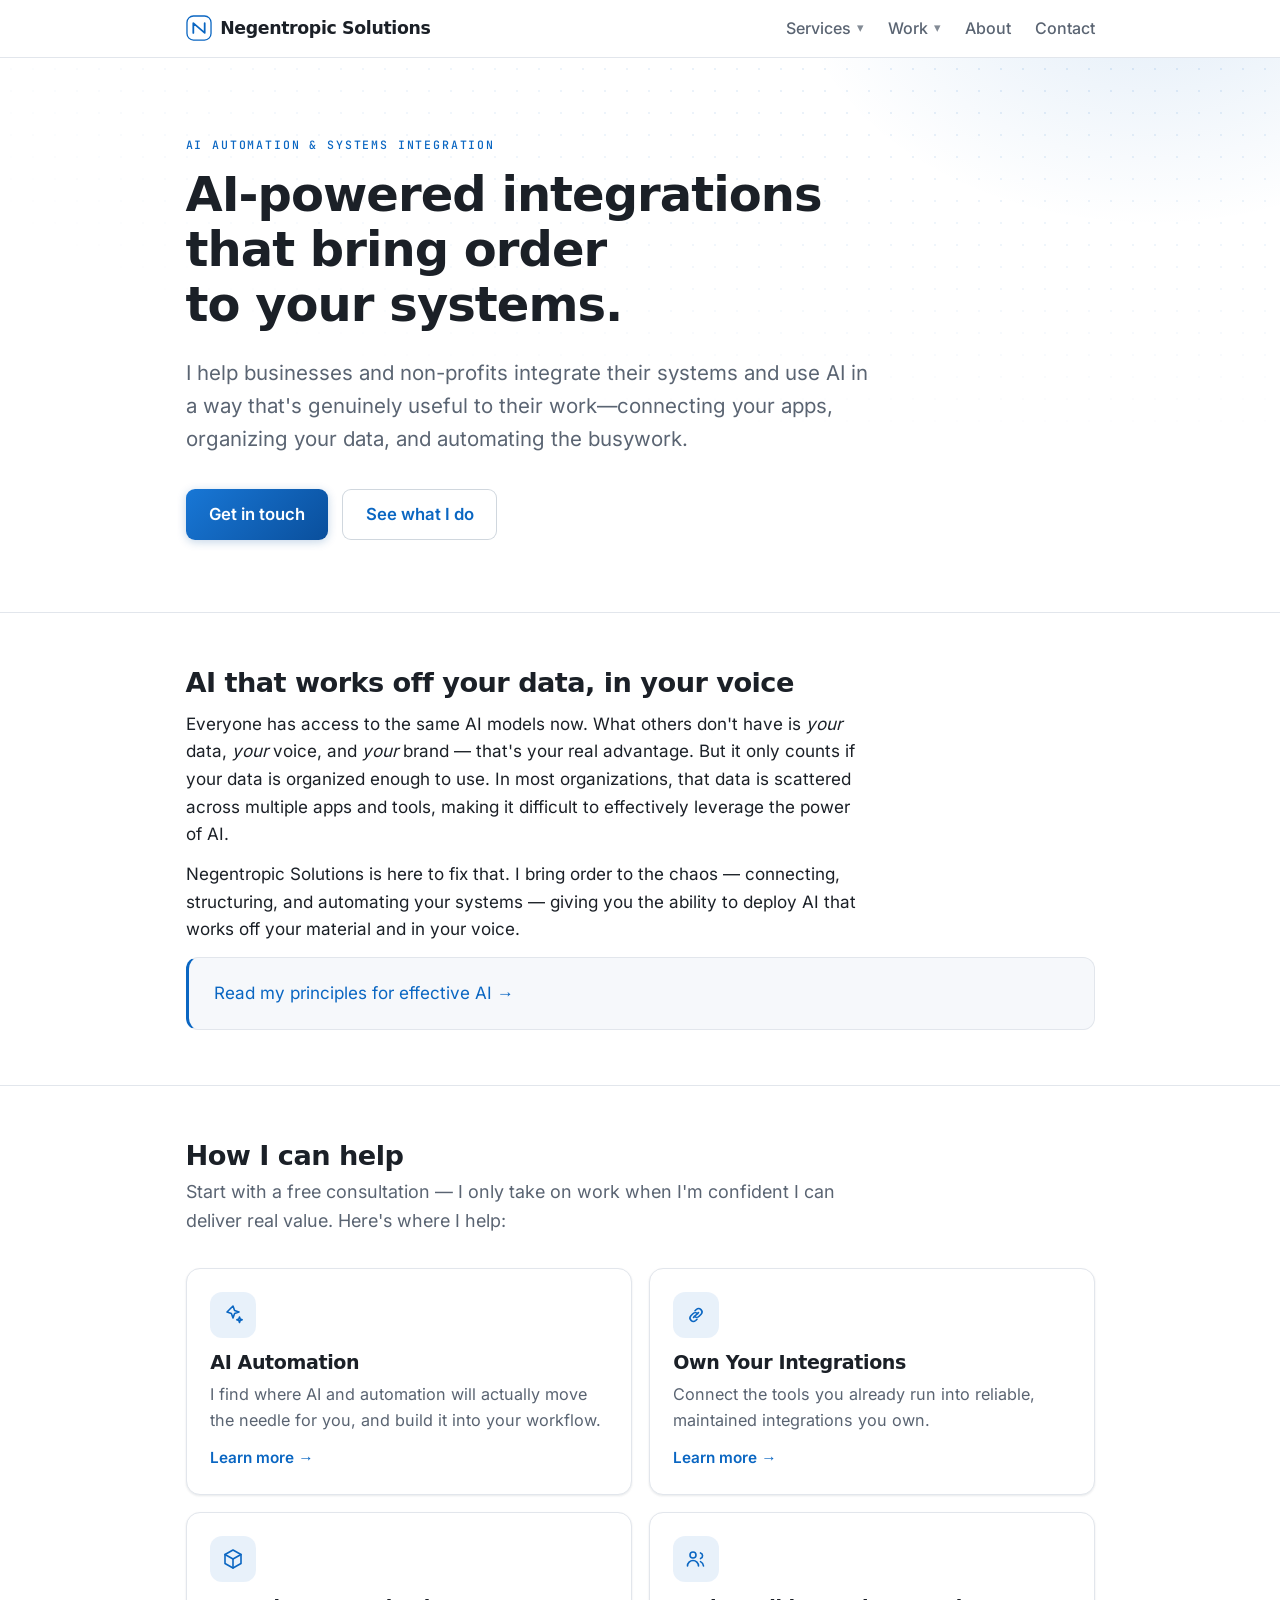
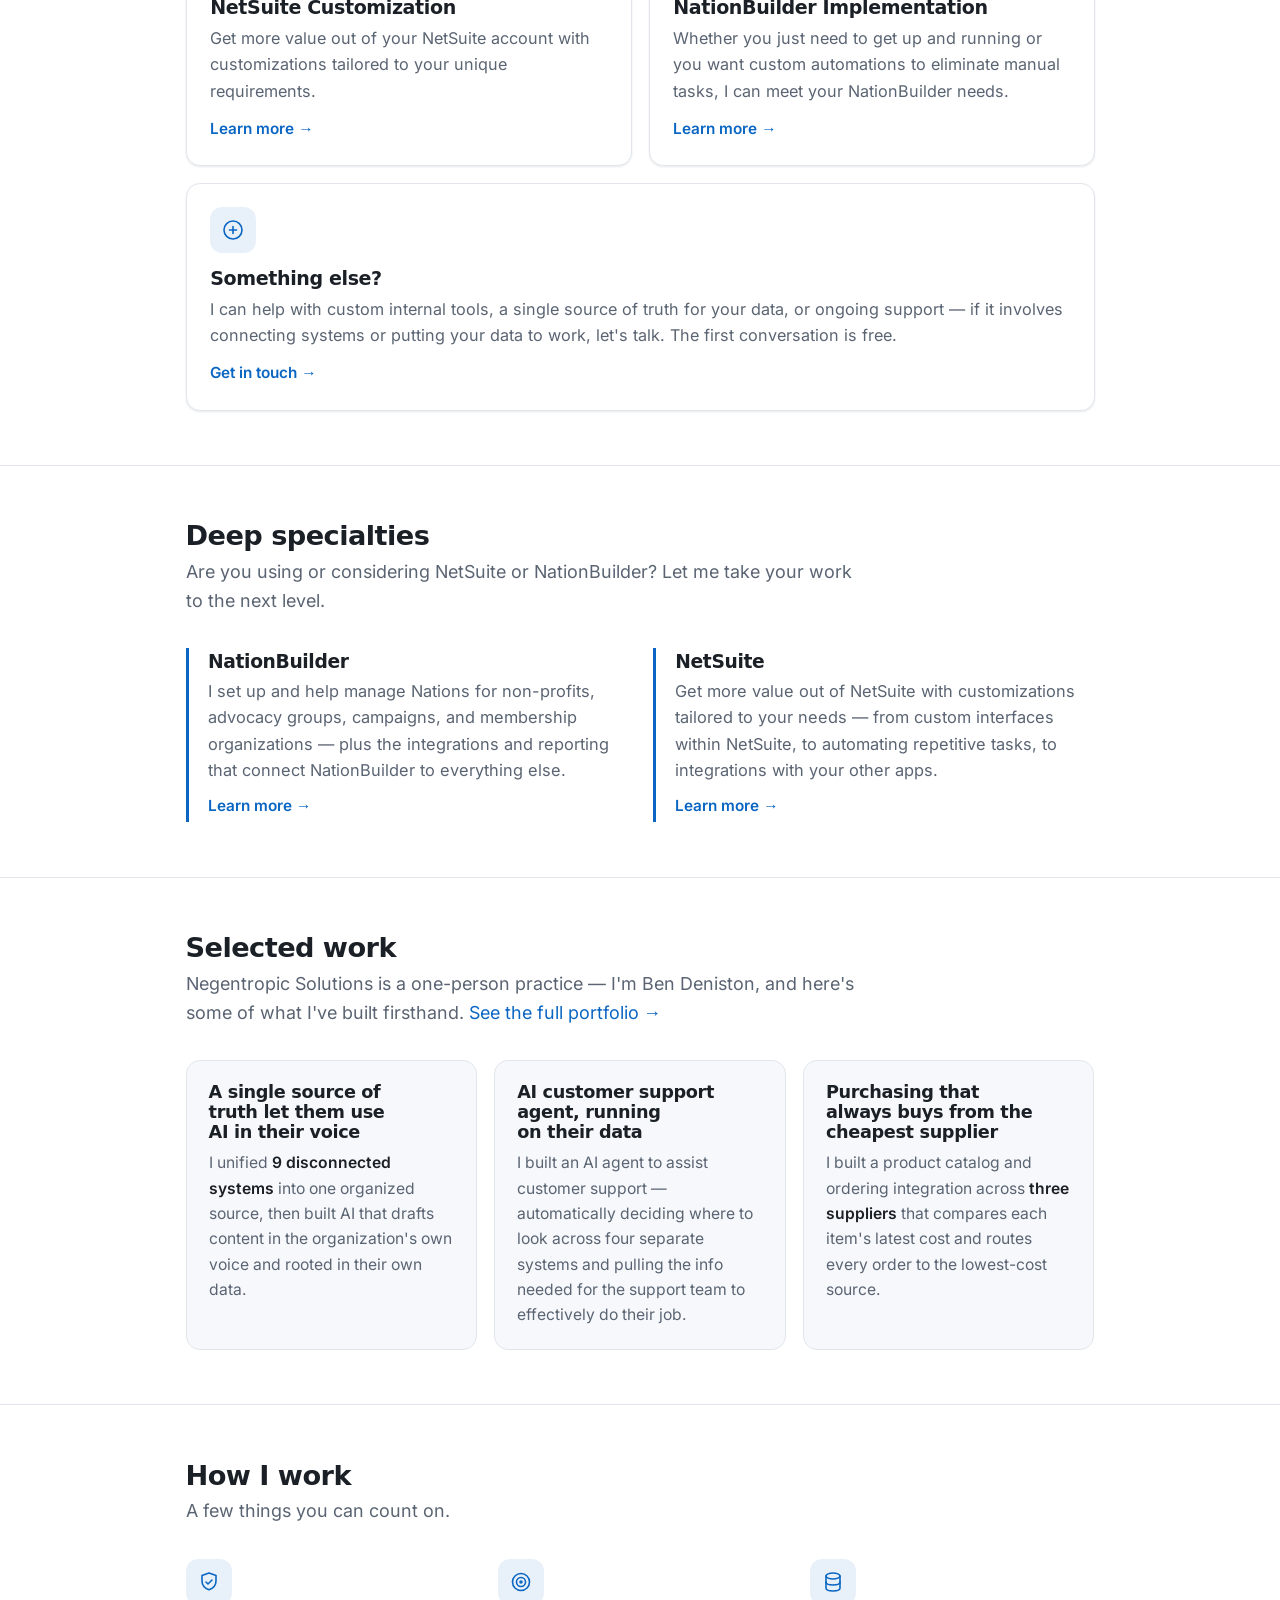
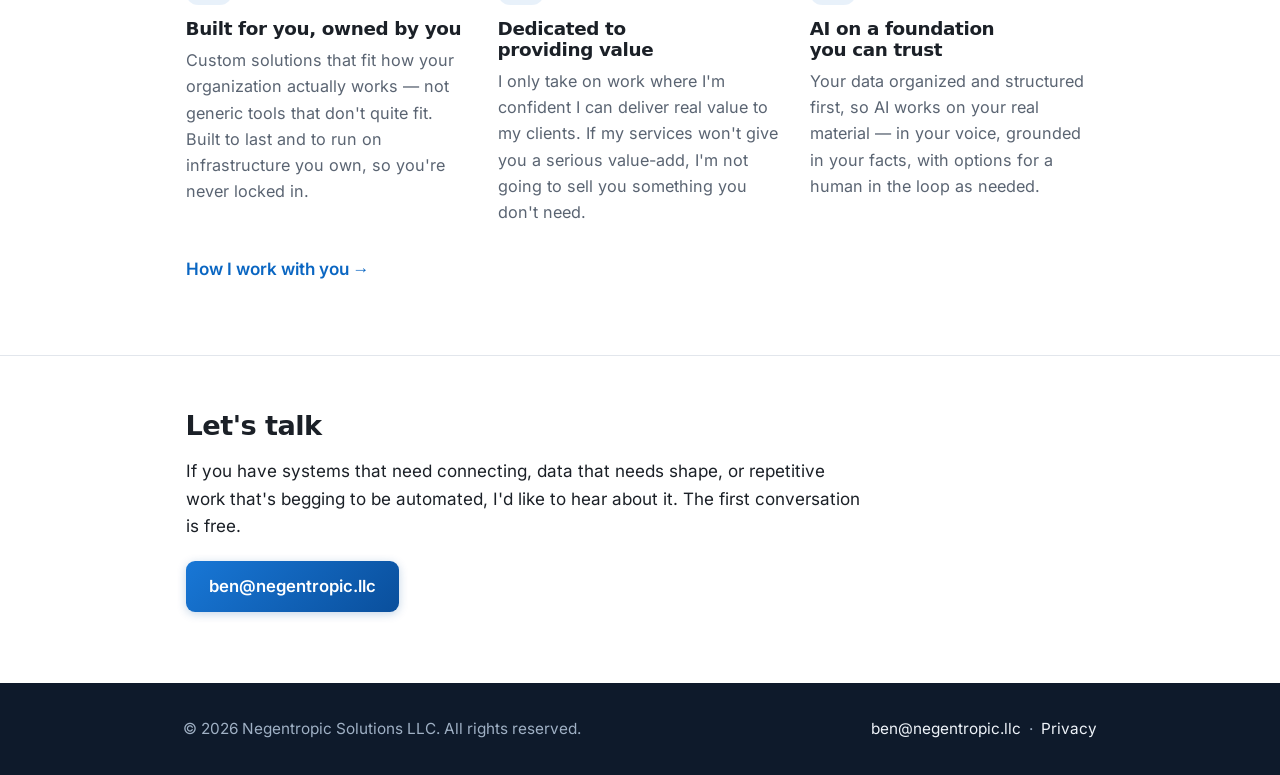
==== index.html @ 850cc830 "v2" ====
<!DOCTYPE html>
<html lang="en">

<head>
  <meta charset="UTF-8">
  <meta name="viewport" content="width=device-width,initial-scale=1">
  <title>Negentropic Solutions — AI-powered integrations & automation</title>
  <meta name="description"
    content="Negentropic Solutions LLC helps non-profits and businesses use AI in a way that's genuinely useful — built on their own data, voice, and brand. Custom AI-powered integrations and automation you own. NationBuilder & NetSuite specialist.">
  <link rel="stylesheet" href="styles.css">
</head>

<body>
  <nav class="top">
    <div class="wrap"><a class="brand" href="/"><svg class="logomark" viewBox="0 0 32 32" fill="none"
          aria-hidden="true">
          <rect x="1.2" y="1.2" width="29.6" height="29.6" rx="8" stroke="currentColor" stroke-width="1.6" />
          <path d="M9 22V10l14 12V10" stroke="currentColor" stroke-width="2.2" stroke-linecap="round"
            stroke-linejoin="round" />
        </svg>Negentropic Solutions</a>
      <div class="links">
        <div class="dropdown"><button type="button" class="dd-toggle" aria-haspopup="true"
            aria-expanded="false">Services <span class="caret">&#9662;</span></button>
          <div class="dd-menu"><a href="ai-automation.html">AI Automation</a><a href="integrations.html">Own Your
              Integrations</a><a href="netsuite.html">NetSuite / ERP</a><a href="nationbuilder.html">NationBuilder</a>
          </div>
        </div>
        <div class="dropdown"><button type="button" class="dd-toggle" aria-haspopup="true" aria-expanded="false">Work
            <span class="caret">&#9662;</span></button>
          <div class="dd-menu"><a href="work-with-us.html">Work with me</a><a href="portfolio.html">Sample
              portfolio</a><a href="principles.html">Principles for effective AI</a></div>
        </div><a href="about.html">About</a><a href="#contact">Contact</a>
      </div>
    </div>
  </nav>

  <header class="hero">
    <div class="wrap">
      <p class="eyebrow">AI Automation &amp; Systems Integration</p>
      <h1>AI-powered integrations that bring order to your systems.</h1>
      <p class="tagline">
        I help businesses and non-profits integrate their systems and use AI in a way that's genuinely useful to their
        work—connecting your apps, organizing your data, and automating the busywork.
      </p>
      <p>
        <a class="btn" href="#contact">Get in touch</a>
        <a class="btn ghost" href="#services">See what I do</a>
      </p>
    </div>
  </header>

  <section id="what" class="prose">
    <div class="wrap">
      <h2>AI that works off your data, in your voice</h2>
      <p>
        Everyone has access to the same AI models now. What others don't have is <em>your</em>
        data, <em>your</em> voice, and <em>your</em> brand — that's your real advantage. But
        it only counts if your data is organized enough to use. In most organizations, that data
        is scattered across multiple apps and tools, making it difficult to effectively leverage the power
        of AI.
      </p>
      <p>
        Negentropic Solutions is here to fix that. I bring order to the chaos — connecting,
        structuring, and automating your systems — giving you the ability to deploy AI that
        works off your material and in your voice.
      </p>
      <div class="proof">
        <a href="principles.html">Read my principles for effective AI &rarr;</a>
      </div>
    </div>
  </section>

  <section id="services">
    <div class="wrap">
      <h2>How I can help</h2>
      <p class="lead">Start with a free consultation — I only take on work when I'm confident I can deliver real
        value. Here's where I help:</p>
      <div class="cards">
        <a class="cardlink" href="ai-automation.html">
          <span class="card-ico"><svg class="ico" viewBox="0 0 24 24" aria-hidden="true">
              <path d="M12 3l1.6 4.6L18 9l-4.4 1.4L12 15l-1.6-4.6L6 9z" />
              <path d="M18.5 14l.7 2 2 .7-2 .7-.7 2-.7-2-2-.7 2-.7z" />
            </svg></span>
          <h3>AI Automation</h3>
          <p>I find where AI and automation will actually move the needle for you, and build it into your workflow.</p>
          <span class="more">Learn more →</span>
        </a>
        <a class="cardlink" href="integrations.html">
          <span class="card-ico"><svg class="ico" viewBox="0 0 24 24" aria-hidden="true">
              <path d="M9.5 14.5l5-5" />
              <path d="M11 7.8l1.3-1.3a3.4 3.4 0 014.8 4.8l-2 2a3.4 3.4 0 01-4.8 0" />
              <path d="M13 16.2l-1.3 1.3a3.4 3.4 0 01-4.8-4.8l2-2a3.4 3.4 0 014.8 0" />
            </svg></span>
          <h3>Own Your Integrations</h3>
          <p>Connect the tools you already run into reliable, maintained integrations you own.</p>
          <span class="more">Learn more →</span>
        </a>
        <a class="cardlink" href="netsuite.html">
          <span class="card-ico"><svg class="ico" viewBox="0 0 24 24" aria-hidden="true">
              <path d="M12 3l8 4.5v9L12 21l-8-4.5v-9z" />
              <path d="M4 7.5l8 4.5 8-4.5" />
              <path d="M12 12v9" />
            </svg></span>
          <h3>NetSuite Customization</h3>
          <p>Get more value out of your NetSuite account with customizations tailored to your unique requirements.</p>
          <span class="more">Learn more →</span>
        </a>
        <a class="cardlink" href="nationbuilder.html">
          <span class="card-ico"><svg class="ico" viewBox="0 0 24 24" aria-hidden="true">
              <circle cx="9" cy="8" r="3" />
              <path d="M3.5 19a5.5 5.5 0 0111 0" />
              <path d="M16.5 5.9a3 3 0 010 5.7" />
              <path d="M19.5 19a5.5 5.5 0 00-3-4.4" />
            </svg></span>
          <h3>NationBuilder Implementation</h3>
          <p>Whether you just need to get up and running or you want custom automations to eliminate manual tasks, I
            can meet your NationBuilder needs.</p>
          <span class="more">Learn more →</span>
        </a>
        <a class="cardlink wide" href="#contact">
          <span class="card-ico"><svg class="ico" viewBox="0 0 24 24" aria-hidden="true">
              <circle cx="12" cy="12" r="9" />
              <path d="M12 8.5v7M8.5 12h7" />
            </svg></span>
          <h3>Something else?</h3>
          <p>I can help with custom internal tools, a single source of truth for your data, or ongoing support — if it
            involves connecting systems or putting your data to work, let's talk. The first conversation is free.</p>
          <span class="more">Get in touch →</span>
        </a>
      </div>
    </div>
  </section>

  <section id="specialties">
    <div class="wrap">
      <h2>Deep specialties</h2>
      <p class="lead">Are you using or considering NetSuite or NationBuilder? Let me take your work to the next level.
      </p>
      <div class="specialties">
        <div class="specialty">
          <h3>NationBuilder</h3>
          <p>I set up and help manage Nations for non-profits, advocacy groups, campaigns, and membership organizations
            — plus the integrations and reporting that connect NationBuilder to everything else.</p>
          <a class="more" href="nationbuilder.html">Learn more →</a>
        </div>
        <div class="specialty">
          <h3>NetSuite</h3>
          <p>Get more value out of NetSuite with customizations tailored to your needs — from custom interfaces within
            NetSuite, to automating repetitive tasks, to integrations with your other apps.</p>
          <a class="more" href="netsuite.html">Learn more →</a>
        </div>
      </div>
    </div>
  </section>

  <section id="work">
    <div class="wrap">
      <h2>Selected work</h2>
      <p class="lead">Negentropic Solutions is a one-person practice — I'm Ben Deniston, and here's some of what I've built firsthand. <a href="portfolio.html">See the full portfolio →</a></p>
      <div class="work">
        <a class="work-item" href="portfolio.html#source-of-truth">
          <h3>A single source of truth let them use AI in their voice</h3>
          <p>I unified <span class="metric">9 disconnected systems</span> into one organized source, then built
            AI that drafts content in the organization's own voice and rooted in their own data.
          </p>
        </a>
        <a class="work-item" href="portfolio.html#support-agent">
          <h3>AI customer support agent, running on their data</h3>
          <p>I built an AI agent to assist customer support — automatically deciding where to look across four separate
            systems and pulling the info needed for the support team to effectively do their job.</p>
        </a>
        <a class="work-item" href="portfolio.html#purchasing">
          <h3>Purchasing that always buys from the cheapest supplier</h3>
          <p>I built a product catalog and ordering integration across <span class="metric">three suppliers</span> that
            compares each item's latest cost and routes every order to the lowest-cost source.</p>
        </a>
      </div>
    </div>
  </section>

  <section id="how">
    <div class="wrap">
      <h2>How I work</h2>
      <p class="lead">A few things you can count on.</p>
      <div class="pillars">
        <div class="pillar">
          <span class="card-ico"><svg class="ico" viewBox="0 0 24 24" aria-hidden="true">
              <path d="M12 3l7 2.5v5.4c0 4.3-3 7.3-7 8.9-4-1.6-7-4.6-7-8.9V5.5z" />
              <path d="M9 12l2 2 4-4" />
            </svg></span>
          <h3>Built for you, owned by you</h3>
          <p>Custom solutions that fit how your organization actually works — not generic tools that don't quite fit.
            Built to last and to run on infrastructure you own, so you're never locked in.</p>
        </div>
        <div class="pillar">
          <span class="card-ico"><svg class="ico" viewBox="0 0 24 24" aria-hidden="true">
              <circle cx="12" cy="12" r="8.5" />
              <circle cx="12" cy="12" r="4.5" />
              <circle cx="12" cy="12" r="1" />
            </svg></span>
          <h3>Dedicated to providing value</h3>
          <p>I only take on work where I'm confident I can deliver real value to my clients. If my services won't
            give you a serious value-add, I'm not going to sell you something you don't need.</p>
        </div>
        <div class="pillar">
          <span class="card-ico"><svg class="ico" viewBox="0 0 24 24" aria-hidden="true">
              <ellipse cx="12" cy="6" rx="7" ry="3" />
              <path d="M5 6v6c0 1.7 3.1 3 7 3s7-1.3 7-3V6" />
              <path d="M5 12v6c0 1.7 3.1 3 7 3s7-1.3 7-3v-6" />
            </svg></span>
          <h3>AI on a foundation you can trust</h3>
          <p>Your data organized and structured first, so AI works on your real material — in your voice, grounded in
            your facts, with options for a human in the loop as needed.</p>
        </div>
      </div>
      <p class="how-more"><a href="work-with-us.html">How I work with you →</a></p>
    </div>
  </section>

  <section id="contact">
    <div class="wrap">
      <h2>Let's talk</h2>
      <p>
        If you have systems that need connecting, data that needs shape, or repetitive work
        that's begging to be automated, I'd like to hear about it. The first conversation is
        free.
      </p>
      <p style="margin-top: 1.2em;"><a class="btn" href="mailto:ben@negentropic.llc">ben@negentropic.llc</a></p>
    </div>
  </section>

  <footer>
    <div class="wrap">
      <span>&copy; 2026 Negentropic Solutions LLC. All rights reserved.</span>
      <span><a href="mailto:ben@negentropic.llc">ben@negentropic.llc</a> &nbsp;·&nbsp; <a
          href="/privacy.html">Privacy</a></span>
    </div>
  </footer>
  <script src="site.js" defer></script>
</body>

</html>
---- styles.css ----
/* Negentropic Solutions — shared stylesheet. Edit here; all pages inherit. */

/* ---------- fonts (self-hosted, no CDN) ---------- */
@font-face { font-family:'Sora'; font-style:normal; font-weight:600; font-display:swap; src:url('fonts/sora-latin-600-normal.woff2') format('woff2'); }
@font-face { font-family:'Sora'; font-style:normal; font-weight:700; font-display:swap; src:url('fonts/sora-latin-700-normal.woff2') format('woff2'); }
@font-face { font-family:'Inter'; font-style:normal; font-weight:400; font-display:swap; src:url('fonts/inter-latin-400-normal.woff2') format('woff2'); }
@font-face { font-family:'Inter'; font-style:normal; font-weight:500; font-display:swap; src:url('fonts/inter-latin-500-normal.woff2') format('woff2'); }
@font-face { font-family:'Inter'; font-style:normal; font-weight:600; font-display:swap; src:url('fonts/inter-latin-600-normal.woff2') format('woff2'); }
@font-face { font-family:'JetBrains Mono'; font-style:normal; font-weight:500; font-display:swap; src:url('fonts/jetbrains-mono-latin-500-normal.woff2') format('woff2'); }

/* ---------- tokens ---------- */
:root {
  --text:#1b2027; --muted:#5a6472; --accent:#0a66c2; --accent-2:#0a4f9c; --accent-strong:#084d92;
  --accent-soft:rgba(10,102,194,0.09); --dot:rgba(10,102,194,0.16);
  --rule:#e2e6ec; --rule-strong:#d0d7de; --bg:#ffffff; --bg-alt:#f6f8fb; --card:#ffffff;
  --footer-bg:#0e1a2b; --footer-text:#9fb0c4; --footer-head:#eef3f9;
  --shadow-sm:0 1px 2px rgba(16,32,56,.05), 0 1px 3px rgba(16,32,56,.05);
  --shadow-md:0 6px 22px rgba(16,32,56,.09);
  --f-display:'Sora',system-ui,-apple-system,'Segoe UI',sans-serif;
  --f-body:'Inter',-apple-system,BlinkMacSystemFont,'Segoe UI',Roboto,Helvetica,Arial,sans-serif;
  --f-mono:'JetBrains Mono',ui-monospace,'SF Mono','Consolas',monospace;
  --maxw:960px; --readw:680px;
}

/* ---------- base ---------- */
* { box-sizing:border-box; }
html,body { margin:0; padding:0; }
html { scroll-behavior:smooth; }
body { font-family:var(--f-body); color:var(--text); background:var(--bg); line-height:1.62; font-size:17px; -webkit-font-smoothing:antialiased; text-rendering:optimizeLegibility; }
a { color:var(--accent); text-decoration:none; }
a:hover { text-decoration:underline; }
h1,h2,h3,h4 { font-family:var(--f-display); font-weight:700; letter-spacing:-0.02em; line-height:1.14; text-wrap:balance; }
.wrap { max-width:var(--maxw); margin:0 auto; padding:0 1.5em; }

/* ---------- nav ---------- */
nav.top { border-bottom:1px solid var(--rule); position:sticky; top:0; background:rgba(255,255,255,0.88); backdrop-filter:saturate(180%) blur(10px); z-index:40; }
nav.top .wrap { display:flex; align-items:center; justify-content:space-between; padding-top:0.85em; padding-bottom:0.85em; }
nav.top .brand { display:inline-flex; align-items:center; gap:0.5em; font-family:var(--f-display); font-weight:700; font-size:1.02em; color:var(--text); letter-spacing:-0.02em; }
nav.top .brand:hover { text-decoration:none; }
.logomark { width:26px; height:26px; flex:none; color:var(--accent); }
nav.top .links { display:flex; align-items:center; gap:1.5em; font-size:0.94em; flex-wrap:wrap; }
nav.top .links a { color:var(--muted); font-weight:500; }
nav.top .links a:hover { color:var(--accent); text-decoration:none; }
nav.top .links a.active { color:var(--text); font-weight:600; }

/* dropdown */
.dropdown { position:relative; }
.dd-toggle { background:none; border:0; padding:0; font:inherit; color:var(--muted); font-weight:500; cursor:pointer; display:inline-flex; align-items:center; gap:0.35em; }
.dd-toggle:hover { color:var(--accent); }
.dd-toggle.active { color:var(--text); font-weight:600; }
.caret { font-size:0.8em; opacity:0.75; }
.dd-menu { position:absolute; top:calc(100% + 0.5em); left:50%; transform:translateX(-50%) translateY(6px); min-width:230px; background:var(--bg); border:1px solid var(--rule-strong); border-radius:12px; box-shadow:var(--shadow-md); padding:0.4em; display:flex; flex-direction:column; gap:0.1em; opacity:0; visibility:hidden; transition:opacity .16s ease, transform .16s ease; z-index:50; }
/* invisible bridge so the cursor can cross the gap between toggle and menu without the menu closing */
.dd-menu::before { content:""; position:absolute; left:0; right:0; top:-0.7em; height:0.7em; }
.dd-menu a { display:block; padding:0.55em 0.75em; border-radius:8px; color:var(--muted); white-space:nowrap; font-weight:500; }
.dd-menu a:hover { background:var(--bg-alt); color:var(--accent); text-decoration:none; }
.dd-menu a.active { color:var(--accent); }
.dropdown:hover .dd-menu, .dropdown:focus-within .dd-menu, .dropdown.open .dd-menu { opacity:1; visibility:visible; transform:translateX(-50%) translateY(0); }

/* ---------- hero ---------- */
header.hero { position:relative; overflow:hidden; padding:4.6em 0 3.2em; border-bottom:1px solid var(--rule); }
header.hero::before { content:""; position:absolute; inset:0; z-index:0; background-image:radial-gradient(var(--dot) 1px, transparent 1.6px); background-size:22px 22px; -webkit-mask-image:radial-gradient(130% 105% at 82% -5%, #000 0%, rgba(0,0,0,.5) 42%, transparent 72%); mask-image:radial-gradient(130% 105% at 82% -5%, #000 0%, rgba(0,0,0,.5) 42%, transparent 72%); opacity:.7; }
header.hero::after { content:""; position:absolute; inset:0; z-index:0; background:radial-gradient(46% 78% at 90% -18%, rgba(10,102,194,0.13), transparent 62%); }
header.hero .wrap { position:relative; z-index:1; }
.eyebrow { font-family:var(--f-mono); text-transform:uppercase; letter-spacing:0.16em; font-size:0.72rem; font-weight:500; color:var(--accent); margin:0 0 1.1em; }
header.hero h1 { font-size:clamp(2.1rem,4.6vw,3rem); margin:0 0 0.5em; max-width:15em; }
header.hero p.tagline { font-size:1.2em; color:var(--muted); margin:0 0 1.7em; max-width:34em; }

/* ---------- buttons ---------- */
.btn { display:inline-block; background:linear-gradient(135deg,#1877d6,var(--accent-2)); color:#fff; font-weight:600; padding:0.72em 1.4em; border-radius:9px; font-size:0.98em; box-shadow:0 2px 10px rgba(10,79,156,.24); transition:transform .15s ease, box-shadow .15s ease, filter .15s ease; }
.btn:hover { text-decoration:none; transform:translateY(-1px); box-shadow:0 6px 18px rgba(10,79,156,.30); filter:saturate(1.06); }
.btn.ghost { background:none; color:var(--accent); box-shadow:inset 0 0 0 1px var(--rule-strong); margin-left:0.55em; }
.btn.ghost:hover { background:var(--accent-soft); box-shadow:inset 0 0 0 1px var(--accent); transform:translateY(-1px); }

/* ---------- sections ---------- */
section { padding:3.2em 0; border-bottom:1px solid var(--rule); }
section:last-of-type { border-bottom:none; }
section > .wrap > h2 { font-size:clamp(1.4rem,2.6vw,1.7rem); margin:0 0 0.25em; }
section .lead { color:var(--muted); margin:0 0 1.8em; max-width:var(--readw); font-size:1.05em; }
section p { max-width:var(--readw); }
.prose p { margin:0.75em 0; }
.prose em { color:var(--text); font-style:italic; }

/* ---------- icons ---------- */
.ico { width:24px; height:24px; fill:none; stroke:var(--accent); stroke-width:1.6; stroke-linecap:round; stroke-linejoin:round; }
.card-ico { display:inline-flex; align-items:center; justify-content:center; width:46px; height:46px; border-radius:12px; background:var(--accent-soft); margin-bottom:0.85em; }

/* ---------- service cards (home) ---------- */
.cards { display:grid; grid-template-columns:repeat(2,1fr); gap:1em; margin-top:0.6em; }
.cardlink { display:block; border:1px solid var(--rule); border-radius:14px; padding:1.35em 1.4em; background:var(--card); color:var(--text); box-shadow:var(--shadow-sm); transition:border-color .16s ease, box-shadow .16s ease, transform .16s ease; }
.cardlink:hover { text-decoration:none; border-color:transparent; box-shadow:var(--shadow-md); transform:translateY(-3px); }
.cardlink.wide { grid-column:1 / -1; }
.cardlink h3 { margin:0 0 0.35em; font-size:1.12em; }
.cardlink p { margin:0; color:var(--muted); font-size:0.95em; max-width:none; }
.cardlink .more { display:inline-block; margin-top:0.85em; color:var(--accent); font-size:0.9em; font-weight:600; }

/* ---------- specialties (home) ---------- */
.specialties { display:grid; grid-template-columns:1fr 1fr; gap:1.5em; margin-top:0.6em; }
.specialty { border-left:3px solid var(--accent); padding:0.15em 0 0.15em 1.15em; }
.specialty h3 { margin:0 0 0.3em; font-size:1.1em; }
.specialty p { margin:0; color:var(--muted); font-size:0.96em; max-width:none; }

/* ---------- pillars (home) ---------- */
.pillars { display:grid; grid-template-columns:repeat(3,1fr); gap:1.6em; margin-top:0.6em; }
.pillar h3 { margin:0 0 0.4em; font-size:1.08em; }
.pillar p { margin:0; color:var(--muted); font-size:0.95em; max-width:none; }

/* ---------- selected work (home) ---------- */
.work { display:grid; grid-template-columns:repeat(3,1fr); gap:1em; margin-top:0.6em; }
.work-item { display:block; border:1px solid var(--rule); border-radius:14px; padding:1.25em 1.3em; background:var(--bg-alt); color:var(--text); transition:transform .16s ease, box-shadow .16s ease, border-color .16s ease; }
.work-item:hover { transform:translateY(-3px); box-shadow:var(--shadow-md); border-color:transparent; text-decoration:none; }
.work-item h3 { margin:0 0 0.45em; font-size:1.04em; }
.work-item p { margin:0; color:var(--muted); font-size:0.92em; max-width:none; }
.work-item .metric { color:var(--text); font-weight:600; }

/* ---------- portfolio cases ---------- */
.case { padding:2.6em 0; border-bottom:1px solid var(--rule); }
.case .tag { display:inline-block; font-family:var(--f-mono); font-size:0.72em; text-transform:uppercase; letter-spacing:0.1em; color:var(--accent); font-weight:500; margin:0 0 0.6em; }
.case h2 { font-size:clamp(1.3rem,2.4vw,1.55rem); margin:0 0 0.75em; }
.case p { max-width:var(--readw); margin:0; color:var(--text); }
.metrics { display:flex; flex-wrap:wrap; gap:0.6em; margin:0 0 1.15em; }
.metric-chip { border:1px solid var(--rule); border-radius:11px; padding:0.55em 0.85em; background:var(--bg-alt); min-width:0; }
.metric-chip .n { display:block; font-weight:700; color:var(--accent); font-size:0.98em; letter-spacing:-0.01em; }
.metric-chip .l { display:block; font-family:var(--f-mono); font-size:0.7em; color:var(--muted); margin-top:0.2em; letter-spacing:0.01em; }

/* ---------- service pages: features + proof ---------- */
.features { display:grid; grid-template-columns:repeat(2,1fr); gap:1em; margin-top:0.7em; }
.feature { border:1px solid var(--rule); border-radius:14px; padding:1.25em 1.35em; background:var(--bg-alt); }
.feature h3 { margin:0 0 0.4em; font-size:1.05em; }
.feature p { margin:0; color:var(--muted); font-size:0.94em; max-width:none; }
.proof { border:1px solid var(--rule); border-left:3px solid var(--accent); border-radius:12px; padding:1.3em 1.5em; background:var(--bg-alt); }
.proof p { margin:0 0 0.7em; max-width:var(--readw); }
.proof + .proof { margin-top:1.2em; }

/* ---------- about timeline ---------- */
.timeline { display:flex; flex-direction:column; gap:1.2em; margin-top:0.7em; }
.tstep { border-left:3px solid var(--accent); padding:0.1em 0 0.3em 1.2em; position:relative; }
.tstep::before { content:""; position:absolute; left:-6px; top:0.55em; width:9px; height:9px; border-radius:50%; background:var(--accent); }
.tstep h3 { margin:0 0 0.25em; font-size:1.08em; }
.tstep p { margin:0; color:var(--muted); font-size:0.95em; max-width:none; }

/* ---------- about: meet (photo + intro) ---------- */
.meet { max-width:var(--readw); margin:0.4em 0 1.1em; }
.meet::after { content:""; display:block; clear:both; }
.meet-photo { float:left; width:300px; max-width:42%; height:auto; border-radius:14px; box-shadow:var(--shadow-md); margin:0 1.6em 0.7em 0; }
.meet p { max-width:none; }
.meet p:first-of-type { margin-top:0; }
@media (max-width:600px) { .meet-photo { float:none; display:block; width:100%; max-width:420px; margin:0 0 1.1em; } }

/* ---------- principles ---------- */
.principle { display:grid; grid-template-columns:auto 1fr; gap:1em 1.4em; padding:1.9em 0; border-bottom:1px solid var(--rule); align-items:start; }
.principle:first-of-type { padding-top:0.6em; }
.principle:last-of-type { border-bottom:none; padding-bottom:0.4em; }
.principle .num { font-family:var(--f-mono); font-weight:500; font-size:0.9em; color:var(--accent); background:var(--accent-soft); border-radius:11px; width:2.5em; height:2.5em; display:flex; align-items:center; justify-content:center; flex:none; }
.principle h2 { font-size:clamp(1.15rem,2.3vw,1.42rem); margin:0 0 0.4em; }
.principle p { margin:0; color:var(--muted); max-width:var(--readw); }

/* ---------- closing CTA ---------- */
section.cta { padding:3.4em 0; border-bottom:none; }
section.cta h2 { font-size:clamp(1.35rem,2.5vw,1.65rem); margin:0 0 0.5em; }
section.cta p { color:var(--muted); max-width:var(--readw); margin:0 0 1.4em; }

/* ---------- legal / long-form ---------- */
.legal { max-width:var(--readw); }
.legal h2 { font-size:1.25rem; margin:1.9em 0 0.4em; }
.legal h3 { font-size:1.06rem; margin:1.4em 0 0.3em; }
.legal p { margin:0.8em 0; max-width:none; }
.legal ul { padding-left:1.25em; margin:0.6em 0; }
.legal li { margin:0.35em 0; }
.legal em.updated { color:var(--muted); font-style:italic; }

/* ---------- footer (dark band) ---------- */
footer { background:var(--footer-bg); color:var(--footer-text); padding:2.2em 0; font-size:0.9em; }
footer .wrap { display:flex; justify-content:space-between; flex-wrap:wrap; gap:0.6em; align-items:center; }
footer a { color:var(--footer-head); }
footer a:hover { color:#fff; }

/* ---------- scroll reveal (added by site.js; safe if JS/off or reduced-motion) ---------- */
.reveal { opacity:0; transform:translateY(16px); transition:opacity .6s ease, transform .6s ease; }
.reveal.in { opacity:1; transform:none; }

/* ---------- responsive ---------- */
@media (max-width:760px) {
  .cards, .specialties, .pillars, .work, .features { grid-template-columns:1fr; }
  nav.top .links { gap:1.05em; font-size:0.9em; }
  header.hero { padding:3.4em 0 2.6em; }
}

@media (prefers-reduced-motion:reduce) {
  html { scroll-behavior:auto; }
  .reveal { opacity:1; transform:none; transition:none; }
  .btn, .cardlink, .work-item { transition:none; }
}

/* ---------- clickable work cards / specialty links / 3-up features / work-with-us ---------- */
.case { scroll-margin-top:5.5em; }
.specialty .more { display:inline-block; margin-top:0.7em; color:var(--accent); font-size:0.9em; font-weight:600; }
.specialty .more:hover { text-decoration:none; }
.features.three { grid-template-columns:repeat(3,1fr); }
.how-more { margin-top:1.8em; }
.how-more a { font-weight:600; }
.subhead { font-size:1.25rem; margin:1.8em 0 0.9em; }
@media (max-width:760px) { .features.three { grid-template-columns:1fr; } }
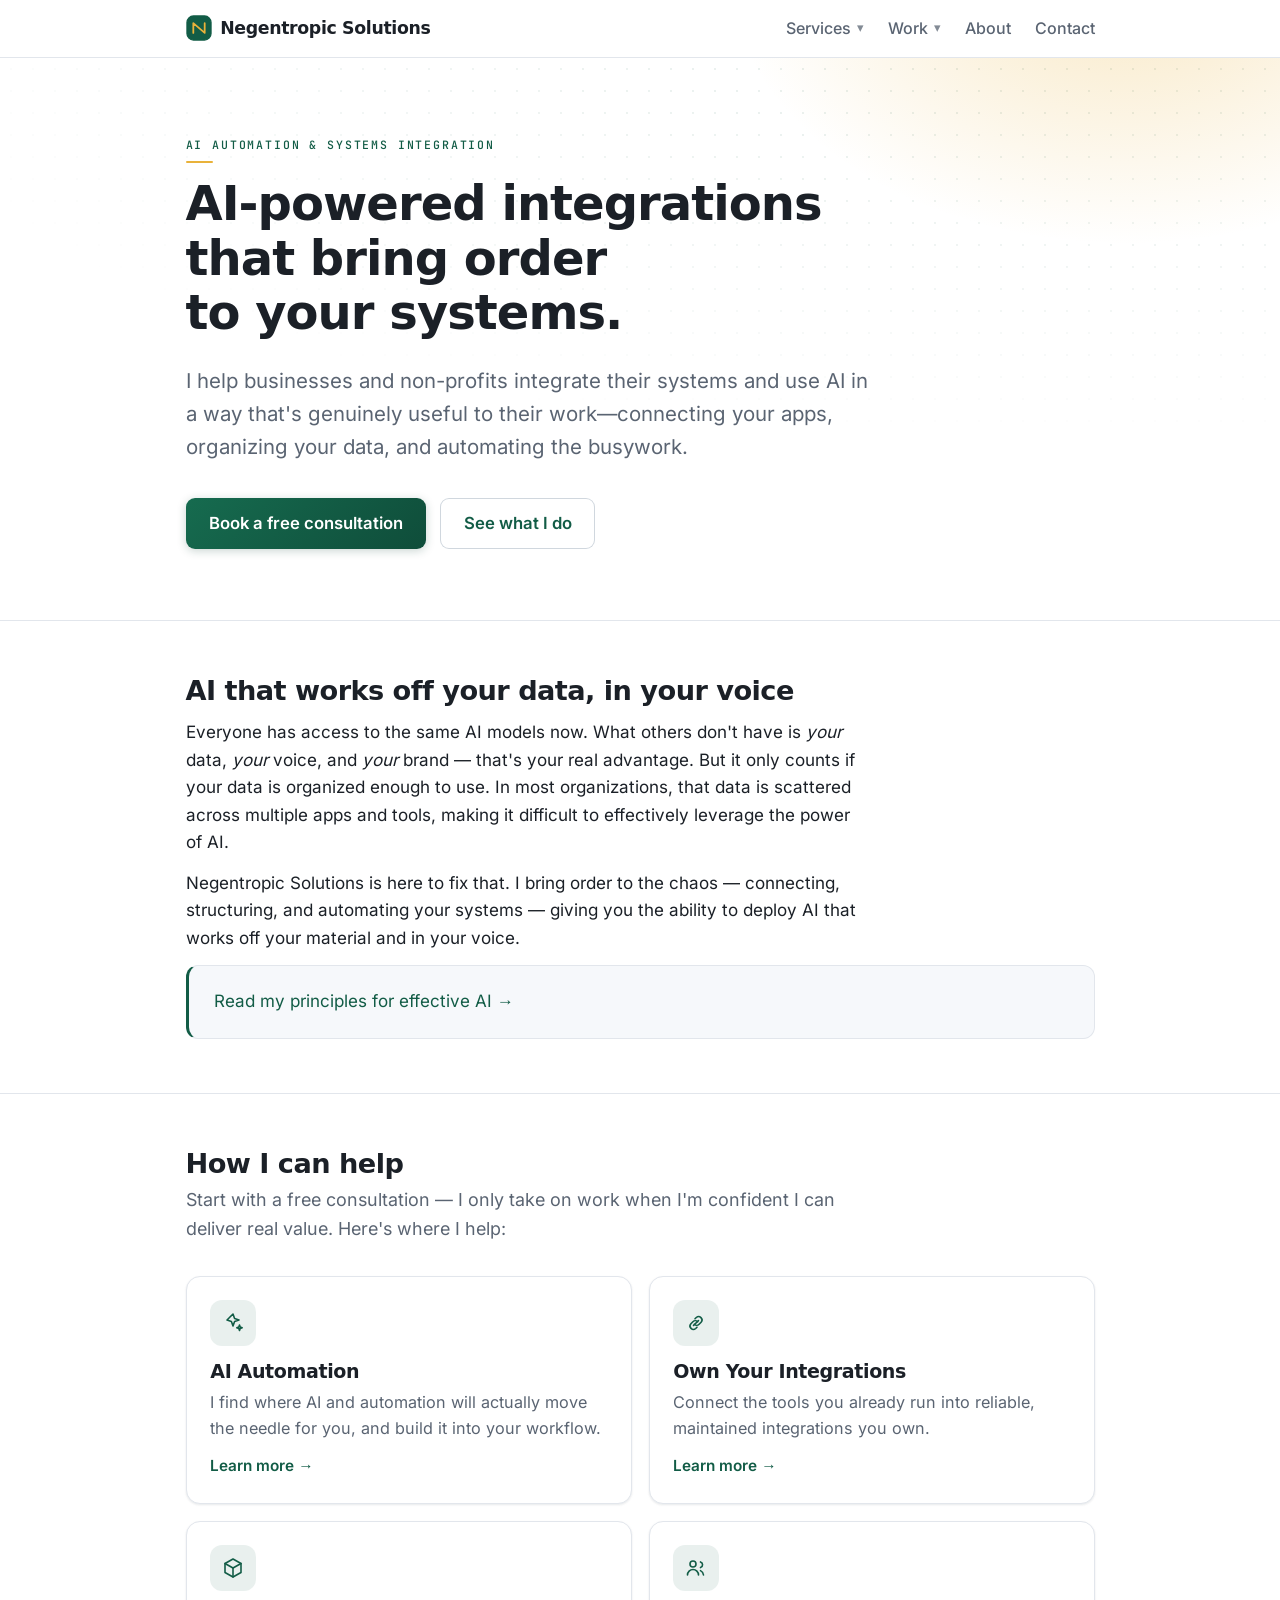
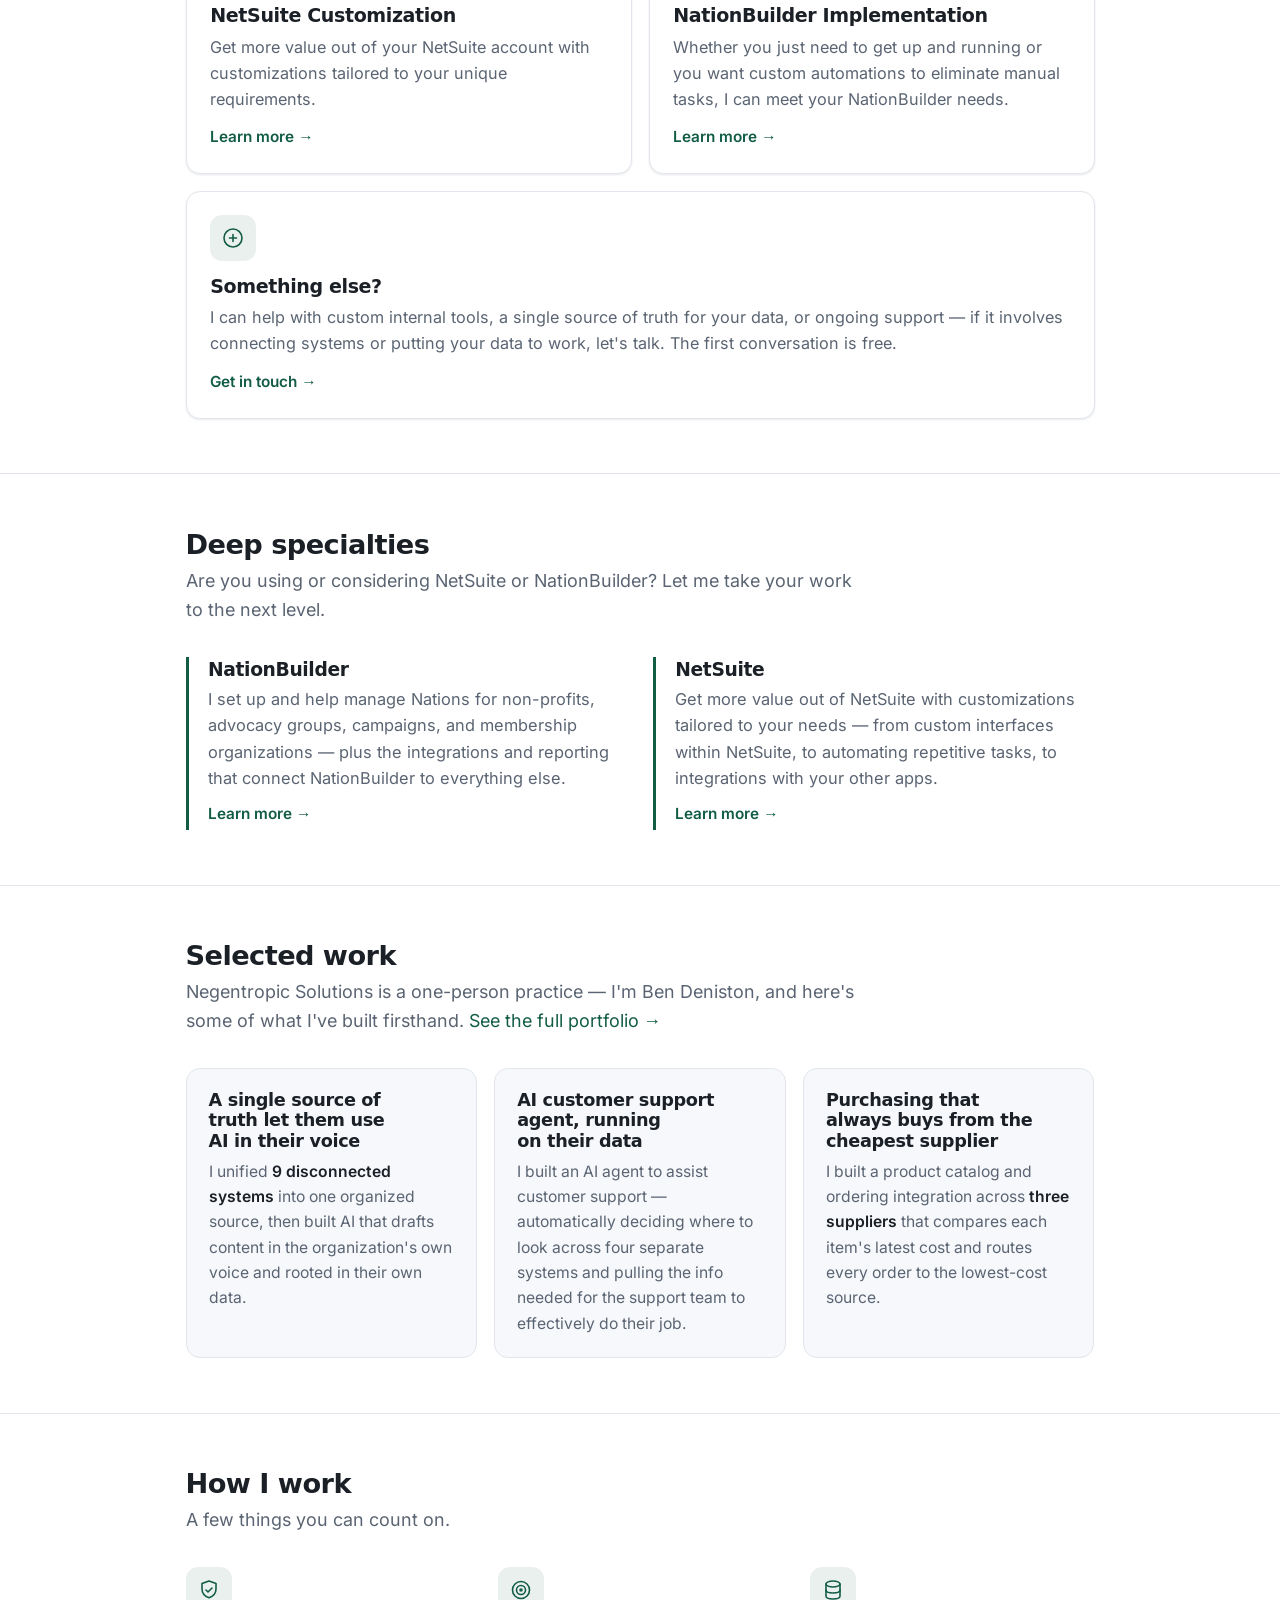
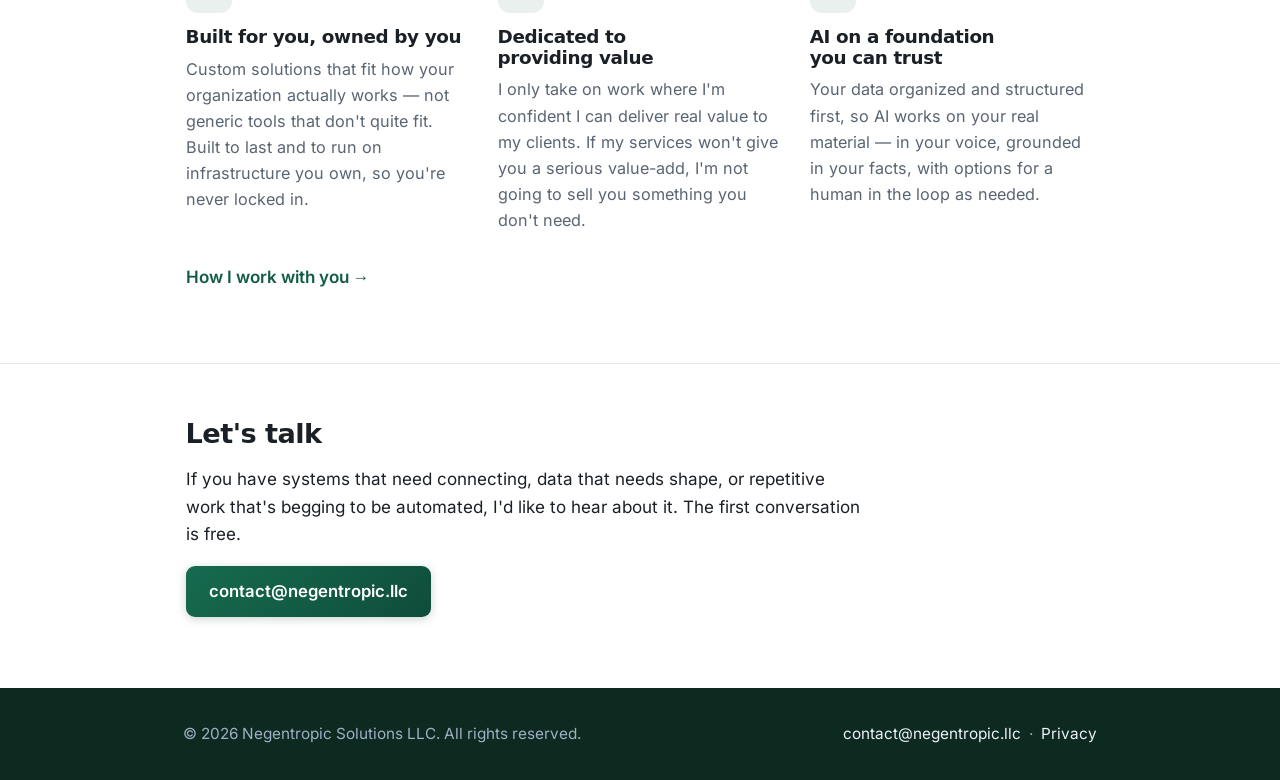
==== commit 85af7049: "update" ====
--- a/index.html
+++ b/index.html
@@ -7,6 +7,33 @@
   <title>Negentropic Solutions — AI-powered integrations & automation</title>
   <meta name="description"
     content="Negentropic Solutions LLC helps non-profits and businesses use AI in a way that's genuinely useful — built on their own data, voice, and brand. Custom AI-powered integrations and automation you own. NationBuilder & NetSuite specialist.">
+  <link rel="canonical" href="https://negentropicsolutions.com/">
+  <link rel="icon" type="image/svg+xml" href="/favicon.svg">
+  <meta property="og:type" content="website">
+  <meta property="og:site_name" content="Negentropic Solutions">
+  <meta property="og:url" content="https://negentropicsolutions.com/">
+  <meta property="og:title" content="Negentropic Solutions — AI-powered integrations & automation">
+  <meta property="og:description" content="Negentropic Solutions LLC helps non-profits and businesses use AI in a way that's genuinely useful — built on their own data, voice, and brand. Custom AI-powered integrations and automation you own. NationBuilder & NetSuite specialist.">
+  <meta name="twitter:card" content="summary">
+  <meta name="twitter:title" content="Negentropic Solutions — AI-powered integrations & automation">
+  <meta name="twitter:description" content="AI-powered integrations and automation for non-profits and businesses — built on your own data, voice, and brand. NationBuilder & NetSuite specialist.">
+  <script type="application/ld+json">
+  {
+    "@context": "https://schema.org",
+    "@type": "ProfessionalService",
+    "name": "Negentropic Solutions LLC",
+    "url": "https://negentropicsolutions.com/",
+    "description": "Production, AI-powered integrations and automation for non-profits and businesses — custom-built and owned by the client. NationBuilder and NetSuite specialties.",
+    "areaServed": "US",
+    "email": "contact@negentropic.llc",
+    "knowsAbout": ["AI automation", "Systems integration", "Data engineering", "Applied AI / LLM integration", "NationBuilder", "NetSuite"],
+    "founder": { "@type": "Person", "name": "Ben Deniston" },
+    "sameAs": [
+      "https://www.linkedin.com/company/negentropic-solutions/",
+      "https://www.linkedin.com/in/benjamin-deniston/"
+    ]
+  }
+  </script>
   <link rel="stylesheet" href="styles.css">
 </head>
 
@@ -43,7 +70,7 @@
         work—connecting your apps, organizing your data, and automating the busywork.
       </p>
       <p>
-        <a class="btn" href="#contact">Get in touch</a>
+        <a class="btn" href="#contact">Book a free consultation</a>
         <a class="btn ghost" href="#services">See what I do</a>
       </p>
     </div>
@@ -225,14 +252,14 @@
         that's begging to be automated, I'd like to hear about it. The first conversation is
         free.
       </p>
-      <p style="margin-top: 1.2em;"><a class="btn" href="mailto:ben@negentropic.llc">ben@negentropic.llc</a></p>
+      <p><a class="btn" href="mailto:contact@negentropic.llc">contact@negentropic.llc</a></p>
     </div>
   </section>
 
   <footer>
     <div class="wrap">
       <span>&copy; 2026 Negentropic Solutions LLC. All rights reserved.</span>
-      <span><a href="mailto:ben@negentropic.llc">ben@negentropic.llc</a> &nbsp;·&nbsp; <a
+      <span><a href="mailto:contact@negentropic.llc">contact@negentropic.llc</a> &nbsp;·&nbsp; <a
           href="/privacy.html">Privacy</a></span>
     </div>
   </footer>
--- a/styles.css
+++ b/styles.css
@@ -10,10 +10,11 @@
 
 /* ---------- tokens ---------- */
 :root {
-  --text:#1b2027; --muted:#5a6472; --accent:#0a66c2; --accent-2:#0a4f9c; --accent-strong:#084d92;
-  --accent-soft:rgba(10,102,194,0.09); --dot:rgba(10,102,194,0.16);
+  --text:#1b2027; --muted:#5a6472; --accent:#125C46; --accent-2:#0F4D3A; --accent-strong:#0C3F30;
+  --accent-soft:rgba(18,92,70,0.09); --dot:rgba(18,92,70,0.16);
+  --gold:#E9B23A; --gold-soft:rgba(233,178,58,0.12);
   --rule:#e2e6ec; --rule-strong:#d0d7de; --bg:#ffffff; --bg-alt:#f6f8fb; --card:#ffffff;
-  --footer-bg:#0e1a2b; --footer-text:#9fb0c4; --footer-head:#eef3f9;
+  --footer-bg:#0C2A20; --footer-text:#9fb0c4; --footer-head:#eef3f9;
   --shadow-sm:0 1px 2px rgba(16,32,56,.05), 0 1px 3px rgba(16,32,56,.05);
   --shadow-md:0 6px 22px rgba(16,32,56,.09);
   --f-display:'Sora',system-ui,-apple-system,'Segoe UI',sans-serif;
@@ -38,6 +39,8 @@
 nav.top .brand { display:inline-flex; align-items:center; gap:0.5em; font-family:var(--f-display); font-weight:700; font-size:1.02em; color:var(--text); letter-spacing:-0.02em; }
 nav.top .brand:hover { text-decoration:none; }
 .logomark { width:26px; height:26px; flex:none; color:var(--accent); }
+.logomark rect { fill:var(--accent); stroke:var(--accent); }
+.logomark path { stroke:var(--gold); }
 nav.top .links { display:flex; align-items:center; gap:1.5em; font-size:0.94em; flex-wrap:wrap; }
 nav.top .links a { color:var(--muted); font-weight:500; }
 nav.top .links a:hover { color:var(--accent); text-decoration:none; }
@@ -60,17 +63,18 @@
 /* ---------- hero ---------- */
 header.hero { position:relative; overflow:hidden; padding:4.6em 0 3.2em; border-bottom:1px solid var(--rule); }
 header.hero::before { content:""; position:absolute; inset:0; z-index:0; background-image:radial-gradient(var(--dot) 1px, transparent 1.6px); background-size:22px 22px; -webkit-mask-image:radial-gradient(130% 105% at 82% -5%, #000 0%, rgba(0,0,0,.5) 42%, transparent 72%); mask-image:radial-gradient(130% 105% at 82% -5%, #000 0%, rgba(0,0,0,.5) 42%, transparent 72%); opacity:.7; }
-header.hero::after { content:""; position:absolute; inset:0; z-index:0; background:radial-gradient(46% 78% at 90% -18%, rgba(10,102,194,0.13), transparent 62%); }
+header.hero::after { content:""; position:absolute; inset:0; z-index:0; background:radial-gradient(52% 82% at 88% -16%, rgba(233,178,58,0.30), transparent 60%); }
 header.hero .wrap { position:relative; z-index:1; }
 .eyebrow { font-family:var(--f-mono); text-transform:uppercase; letter-spacing:0.16em; font-size:0.72rem; font-weight:500; color:var(--accent); margin:0 0 1.1em; }
+.eyebrow::after { content:""; display:block; width:2.4em; height:2px; margin-top:0.55em; border-radius:2px; background:var(--gold); }
 header.hero h1 { font-size:clamp(2.1rem,4.6vw,3rem); margin:0 0 0.5em; max-width:15em; }
 header.hero p.tagline { font-size:1.2em; color:var(--muted); margin:0 0 1.7em; max-width:34em; }
 
 /* ---------- buttons ---------- */
-.btn { display:inline-block; background:linear-gradient(135deg,#1877d6,var(--accent-2)); color:#fff; font-weight:600; padding:0.72em 1.4em; border-radius:9px; font-size:0.98em; box-shadow:0 2px 10px rgba(10,79,156,.24); transition:transform .15s ease, box-shadow .15s ease, filter .15s ease; }
-.btn:hover { text-decoration:none; transform:translateY(-1px); box-shadow:0 6px 18px rgba(10,79,156,.30); filter:saturate(1.06); }
+.btn { display:inline-block; background:linear-gradient(135deg,#166b4f,var(--accent-2)); color:#fff; font-weight:600; padding:0.72em 1.4em; border-radius:9px; font-size:0.98em; box-shadow:0 2px 10px rgba(12,63,48,.22); transition:transform .15s ease, box-shadow .15s ease, filter .15s ease; }
+.btn:hover { text-decoration:none; transform:translateY(-1px); box-shadow:0 6px 18px rgba(233,178,58,.34); filter:saturate(1.03); }
 .btn.ghost { background:none; color:var(--accent); box-shadow:inset 0 0 0 1px var(--rule-strong); margin-left:0.55em; }
-.btn.ghost:hover { background:var(--accent-soft); box-shadow:inset 0 0 0 1px var(--accent); transform:translateY(-1px); }
+.btn.ghost:hover { background:var(--gold-soft); box-shadow:inset 0 0 0 1px var(--gold); transform:translateY(-1px); }
 
 /* ---------- sections ---------- */
 section { padding:3.2em 0; border-bottom:1px solid var(--rule); }
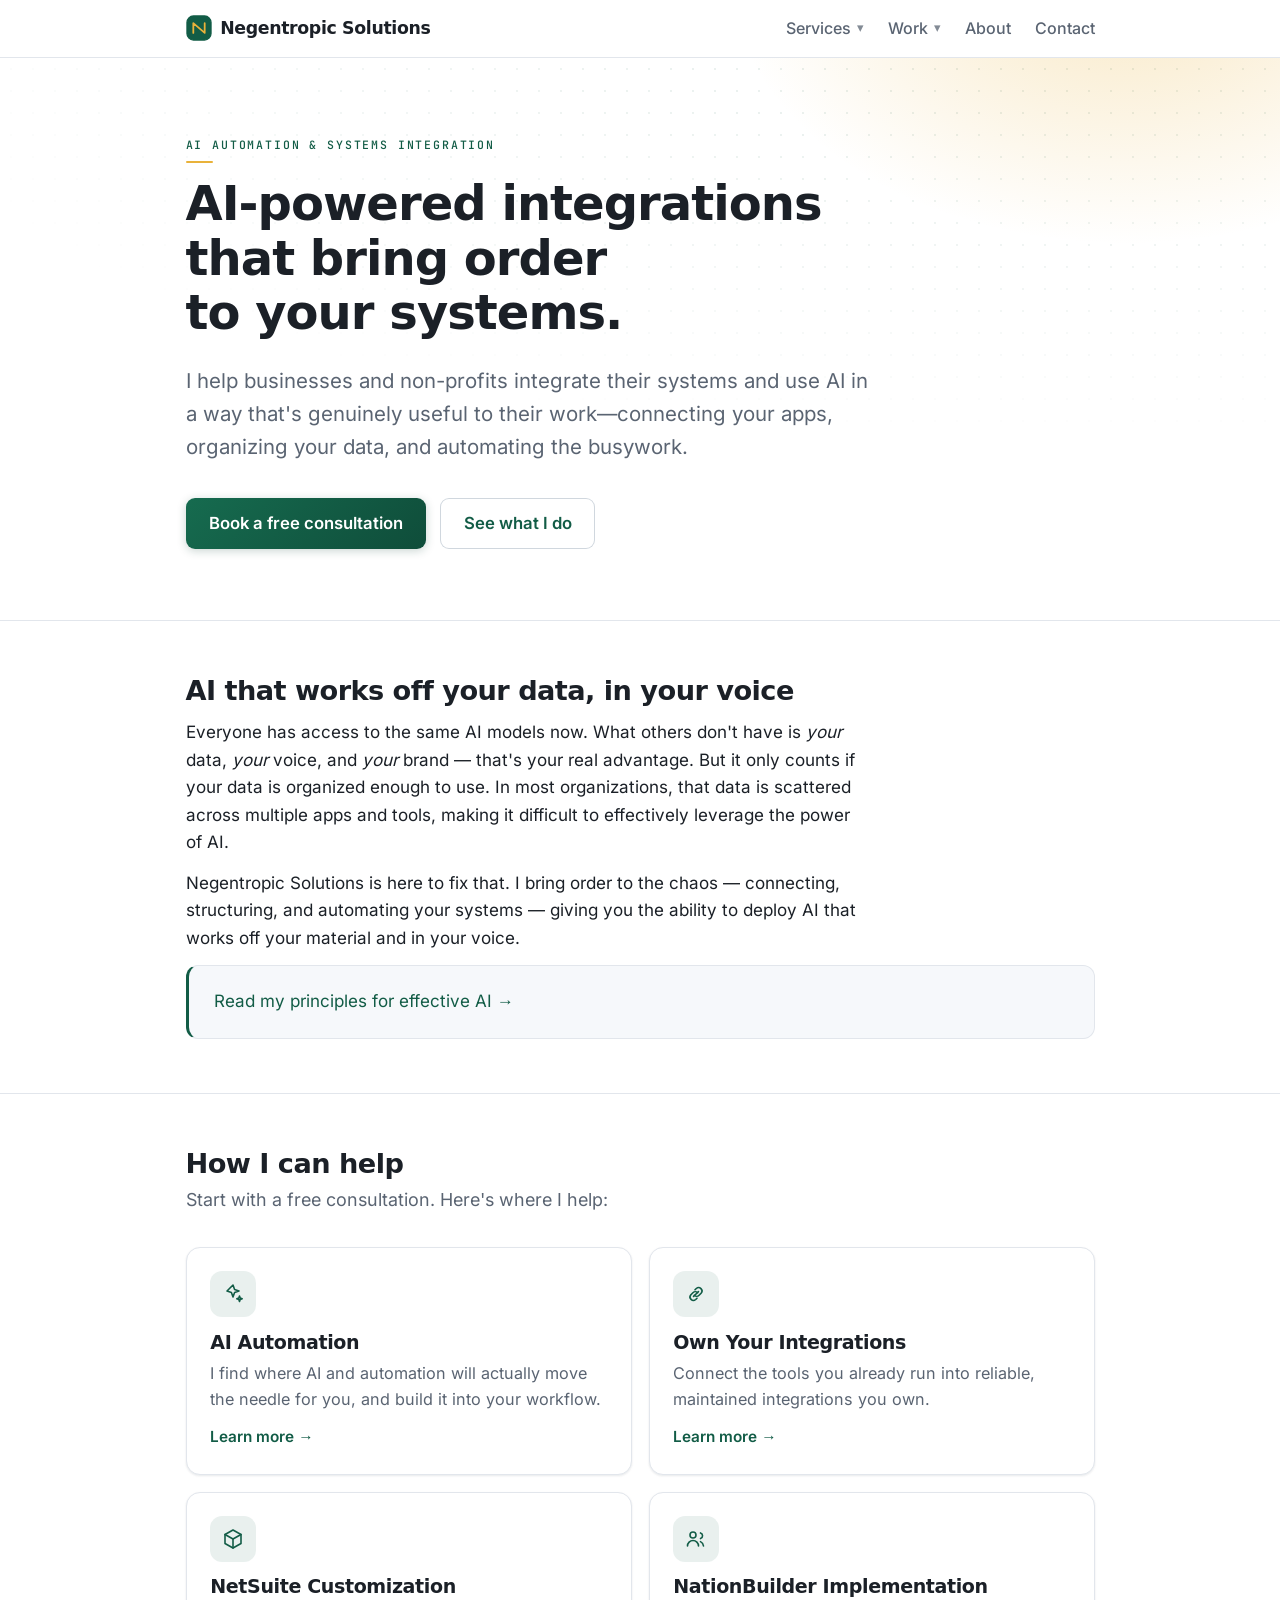
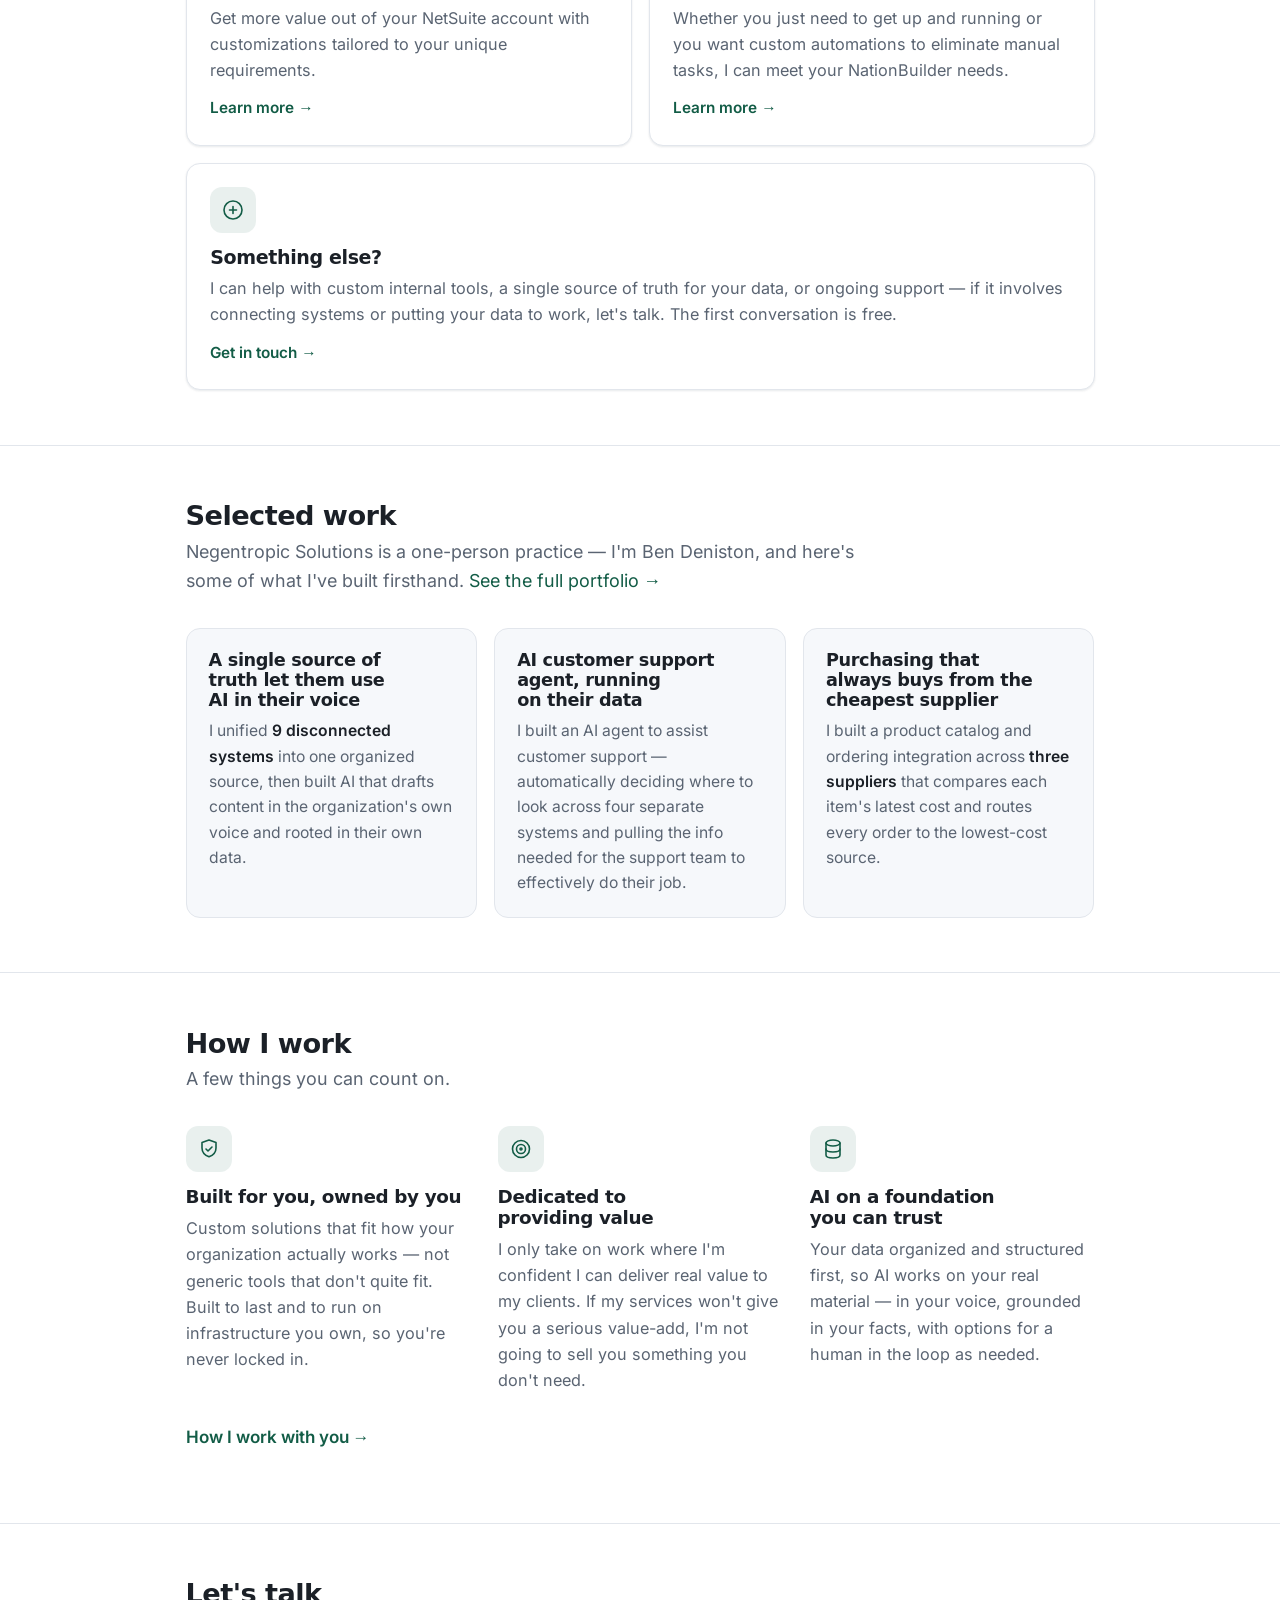
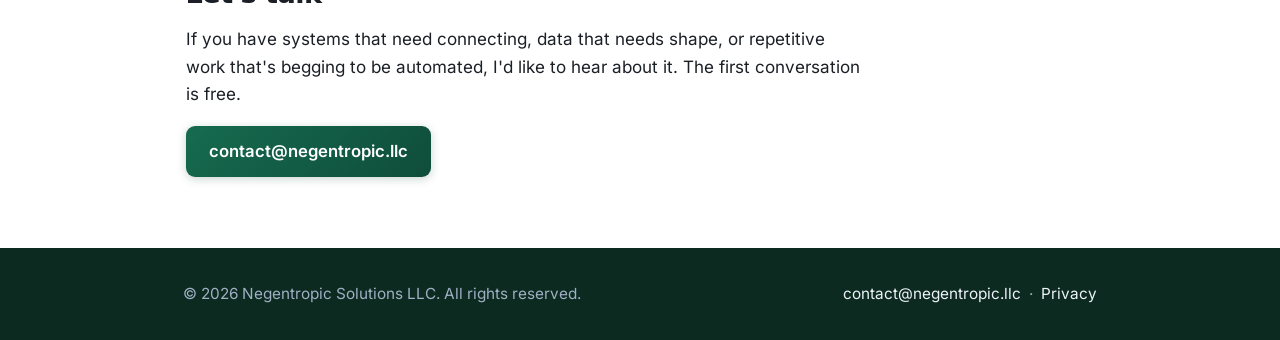
==== commit 3caa2cd2: "Remove Deep specialties section from home page NetSuite and NationBuilder stay reachable from the na" ====
--- a/index.html
+++ b/index.html
@@ -13,10 +13,12 @@
   <meta property="og:site_name" content="Negentropic Solutions">
   <meta property="og:url" content="https://negentropicsolutions.com/">
   <meta property="og:title" content="Negentropic Solutions — AI-powered integrations & automation">
-  <meta property="og:description" content="Negentropic Solutions LLC helps non-profits and businesses use AI in a way that's genuinely useful — built on their own data, voice, and brand. Custom AI-powered integrations and automation you own. NationBuilder & NetSuite specialist.">
+  <meta property="og:description"
+    content="Negentropic Solutions LLC helps non-profits and businesses use AI in a way that's genuinely useful — built on their own data, voice, and brand. Custom AI-powered integrations and automation you own. NationBuilder & NetSuite specialist.">
   <meta name="twitter:card" content="summary">
   <meta name="twitter:title" content="Negentropic Solutions — AI-powered integrations & automation">
-  <meta name="twitter:description" content="AI-powered integrations and automation for non-profits and businesses — built on your own data, voice, and brand. NationBuilder & NetSuite specialist.">
+  <meta name="twitter:description"
+    content="AI-powered integrations and automation for non-profits and businesses — built on your own data, voice, and brand. NationBuilder & NetSuite specialist.">
   <script type="application/ld+json">
   {
     "@context": "https://schema.org",
@@ -100,8 +102,7 @@
   <section id="services">
     <div class="wrap">
       <h2>How I can help</h2>
-      <p class="lead">Start with a free consultation — I only take on work when I'm confident I can deliver real
-        value. Here's where I help:</p>
+      <p class="lead">Start with a free consultation. Here's where I help:</p>
       <div class="cards">
         <a class="cardlink" href="ai-automation.html">
           <span class="card-ico"><svg class="ico" viewBox="0 0 24 24" aria-hidden="true">
@@ -158,32 +159,11 @@
     </div>
   </section>
 
-  <section id="specialties">
-    <div class="wrap">
-      <h2>Deep specialties</h2>
-      <p class="lead">Are you using or considering NetSuite or NationBuilder? Let me take your work to the next level.
-      </p>
-      <div class="specialties">
-        <div class="specialty">
-          <h3>NationBuilder</h3>
-          <p>I set up and help manage Nations for non-profits, advocacy groups, campaigns, and membership organizations
-            — plus the integrations and reporting that connect NationBuilder to everything else.</p>
-          <a class="more" href="nationbuilder.html">Learn more →</a>
-        </div>
-        <div class="specialty">
-          <h3>NetSuite</h3>
-          <p>Get more value out of NetSuite with customizations tailored to your needs — from custom interfaces within
-            NetSuite, to automating repetitive tasks, to integrations with your other apps.</p>
-          <a class="more" href="netsuite.html">Learn more →</a>
-        </div>
-      </div>
-    </div>
-  </section>
-
   <section id="work">
     <div class="wrap">
       <h2>Selected work</h2>
-      <p class="lead">Negentropic Solutions is a one-person practice — I'm Ben Deniston, and here's some of what I've built firsthand. <a href="portfolio.html">See the full portfolio →</a></p>
+      <p class="lead">Negentropic Solutions is a one-person practice — I'm Ben Deniston, and here's some of what I've
+        built firsthand. <a href="portfolio.html">See the full portfolio →</a></p>
       <div class="work">
         <a class="work-item" href="portfolio.html#source-of-truth">
           <h3>A single source of truth let them use AI in their voice</h3>
--- a/styles.css
+++ b/styles.css
@@ -98,12 +98,6 @@
 .cardlink p { margin:0; color:var(--muted); font-size:0.95em; max-width:none; }
 .cardlink .more { display:inline-block; margin-top:0.85em; color:var(--accent); font-size:0.9em; font-weight:600; }
 
-/* ---------- specialties (home) ---------- */
-.specialties { display:grid; grid-template-columns:1fr 1fr; gap:1.5em; margin-top:0.6em; }
-.specialty { border-left:3px solid var(--accent); padding:0.15em 0 0.15em 1.15em; }
-.specialty h3 { margin:0 0 0.3em; font-size:1.1em; }
-.specialty p { margin:0; color:var(--muted); font-size:0.96em; max-width:none; }
-
 /* ---------- pillars (home) ---------- */
 .pillars { display:grid; grid-template-columns:repeat(3,1fr); gap:1.6em; margin-top:0.6em; }
 .pillar h3 { margin:0 0 0.4em; font-size:1.08em; }
@@ -185,7 +179,7 @@
 
 /* ---------- responsive ---------- */
 @media (max-width:760px) {
-  .cards, .specialties, .pillars, .work, .features { grid-template-columns:1fr; }
+  .cards, .pillars, .work, .features { grid-template-columns:1fr; }
   nav.top .links { gap:1.05em; font-size:0.9em; }
   header.hero { padding:3.4em 0 2.6em; }
 }
@@ -196,10 +190,8 @@
   .btn, .cardlink, .work-item { transition:none; }
 }
 
-/* ---------- clickable work cards / specialty links / 3-up features / work-with-us ---------- */
+/* ---------- clickable work cards / 3-up features / work-with-us ---------- */
 .case { scroll-margin-top:5.5em; }
-.specialty .more { display:inline-block; margin-top:0.7em; color:var(--accent); font-size:0.9em; font-weight:600; }
-.specialty .more:hover { text-decoration:none; }
 .features.three { grid-template-columns:repeat(3,1fr); }
 .how-more { margin-top:1.8em; }
 .how-more a { font-weight:600; }
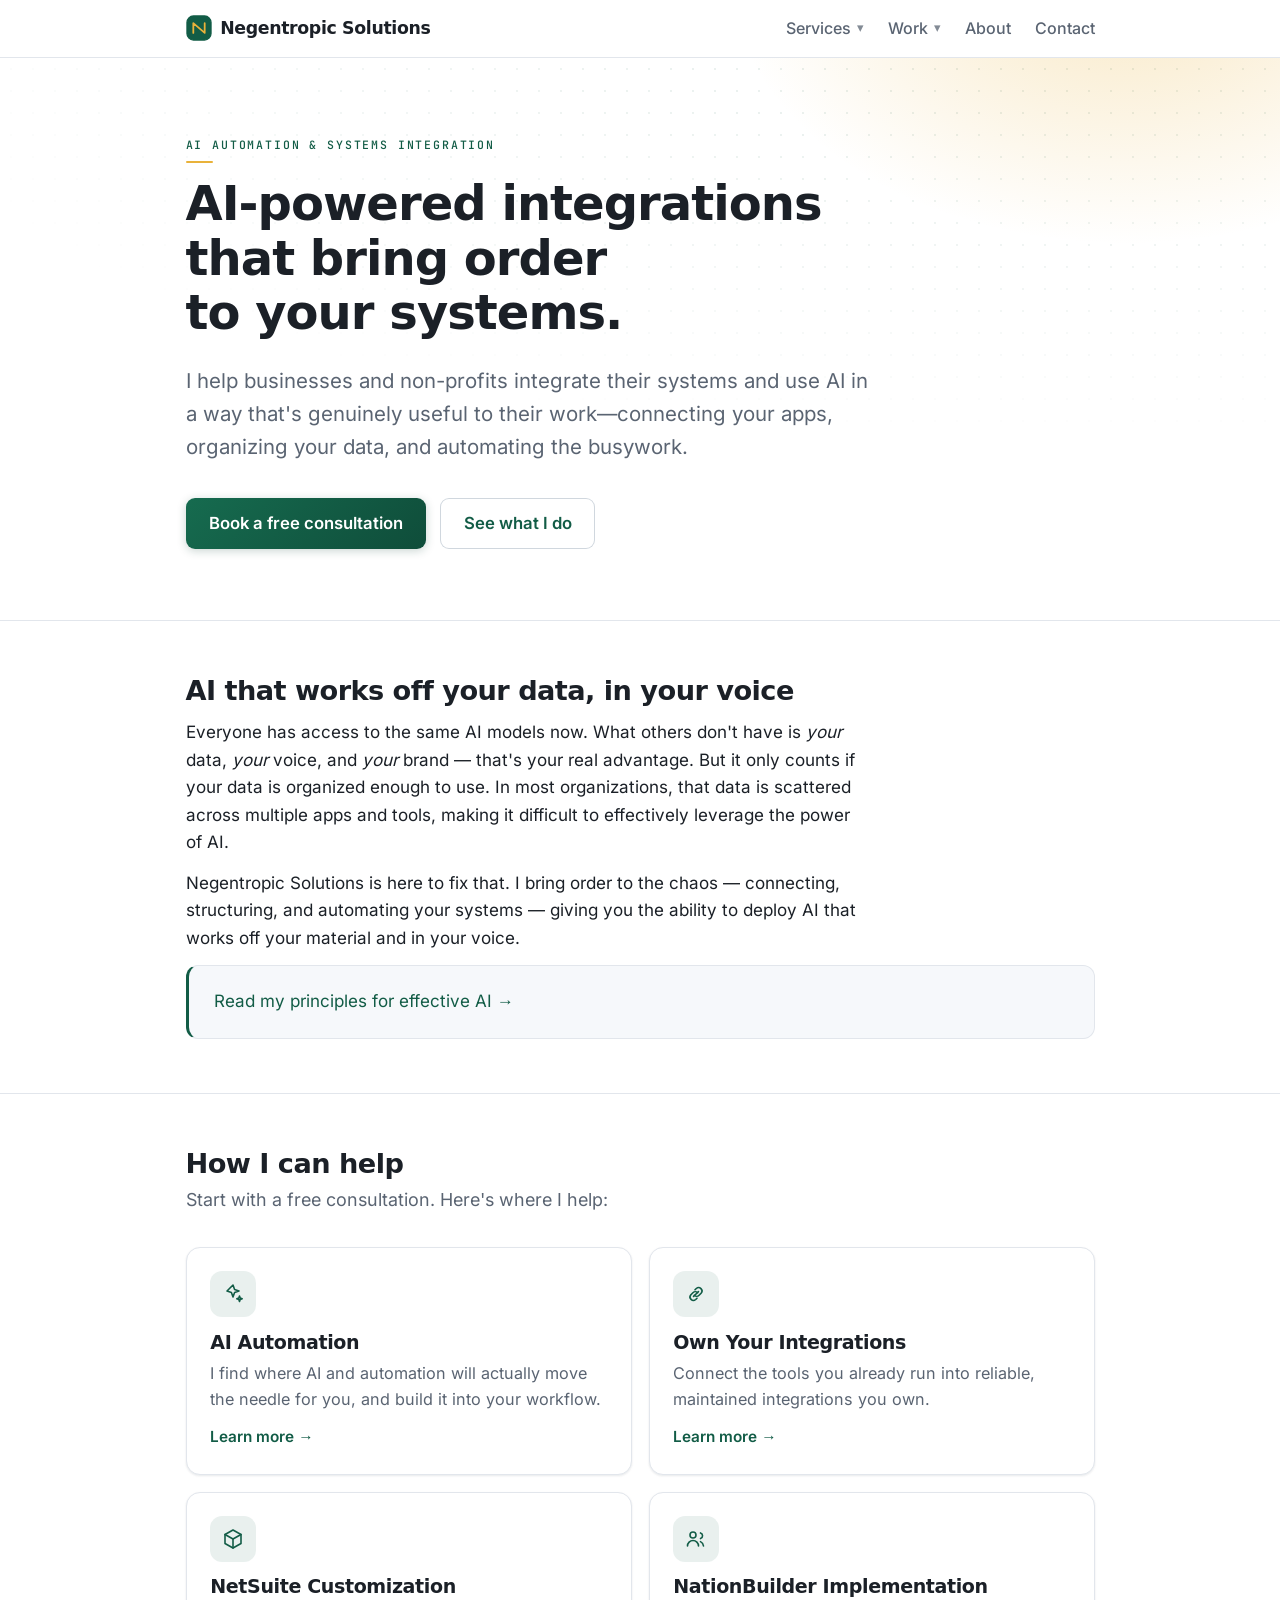
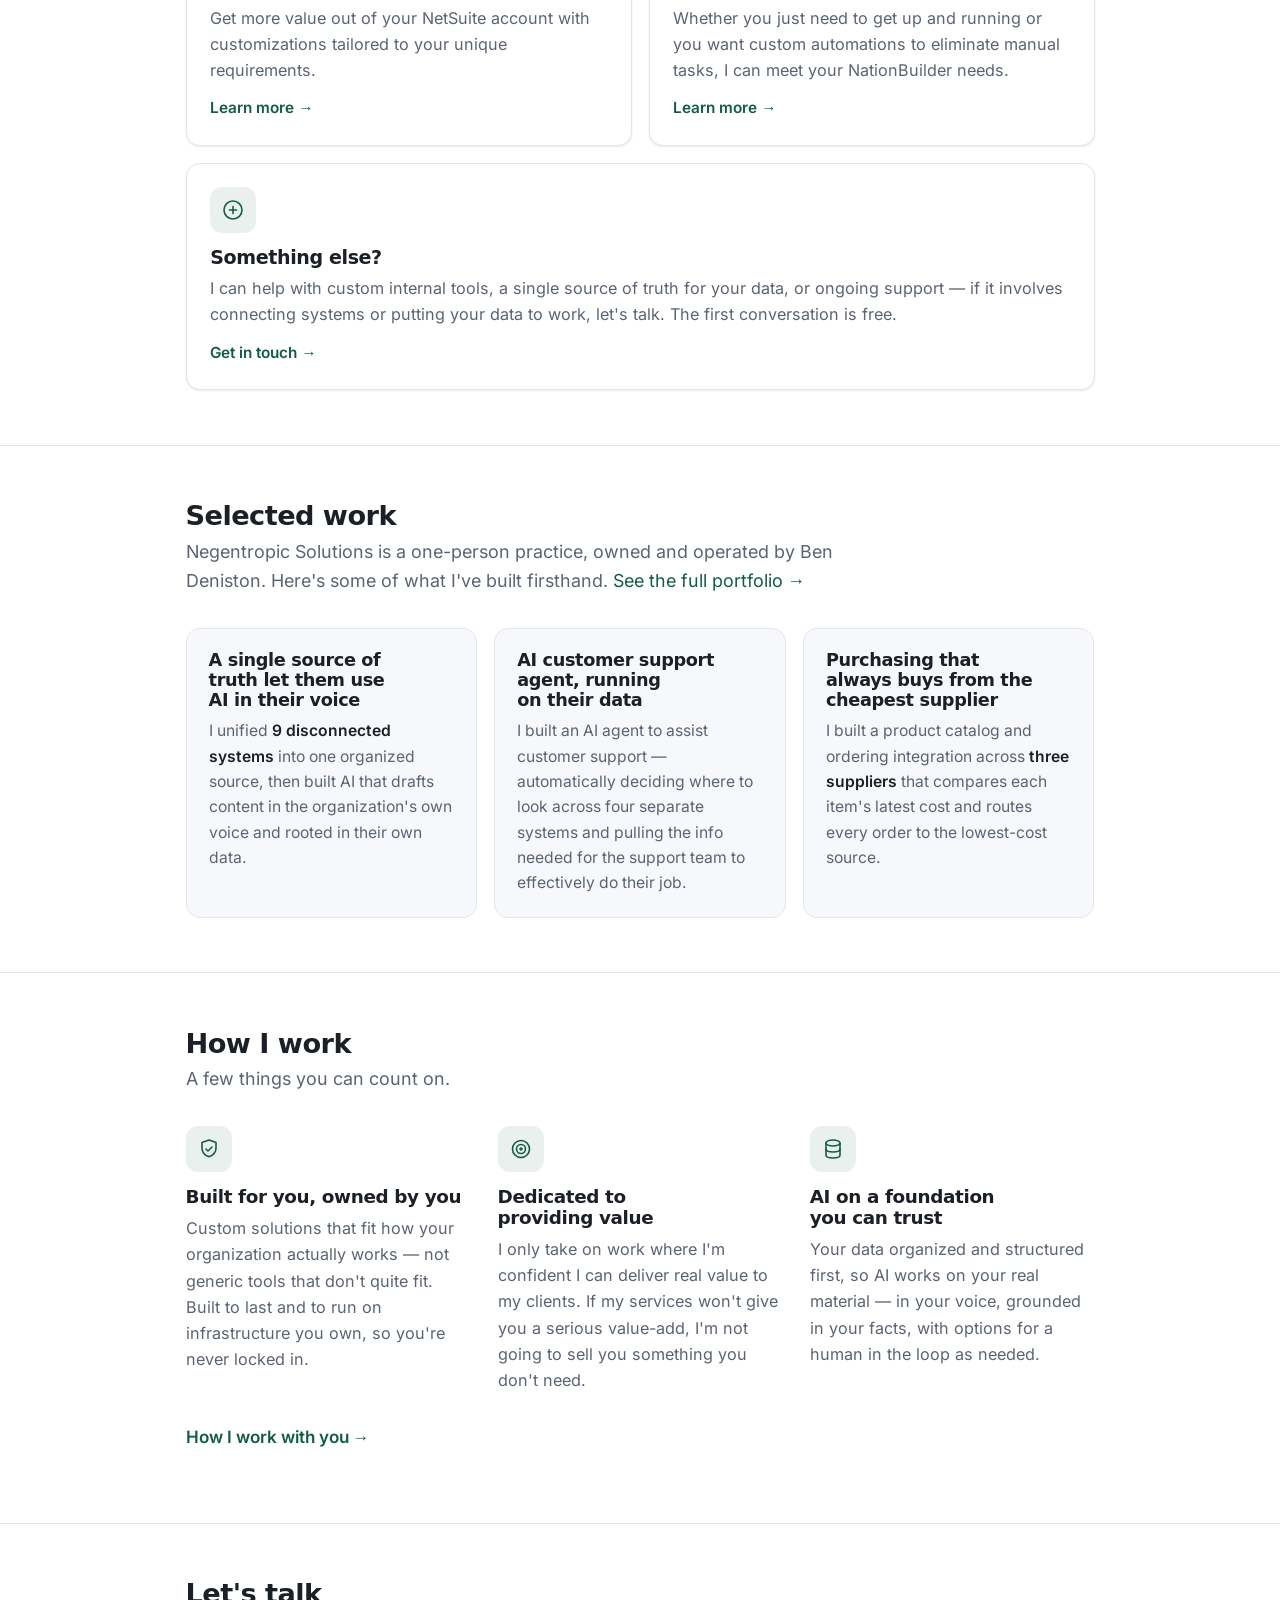
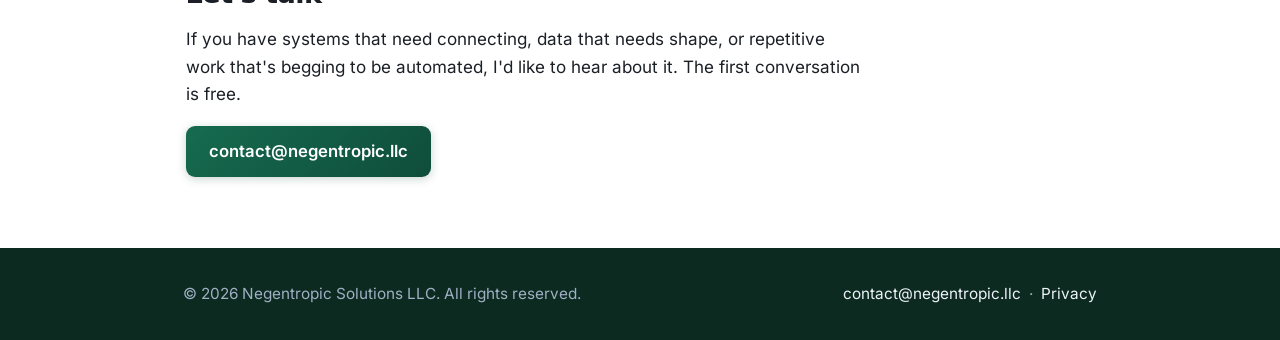
==== commit cf16ae43: "udpate" ====
--- a/index.html
+++ b/index.html
@@ -162,8 +162,8 @@
   <section id="work">
     <div class="wrap">
       <h2>Selected work</h2>
-      <p class="lead">Negentropic Solutions is a one-person practice — I'm Ben Deniston, and here's some of what I've
-        built firsthand. <a href="portfolio.html">See the full portfolio →</a></p>
+      <p class="lead">Negentropic Solutions is a one-person practice, owned and operated by Ben Deniston. Here's some of
+        what I've built firsthand. <a href="portfolio.html">See the full portfolio →</a></p>
       <div class="work">
         <a class="work-item" href="portfolio.html#source-of-truth">
           <h3>A single source of truth let them use AI in their voice</h3>
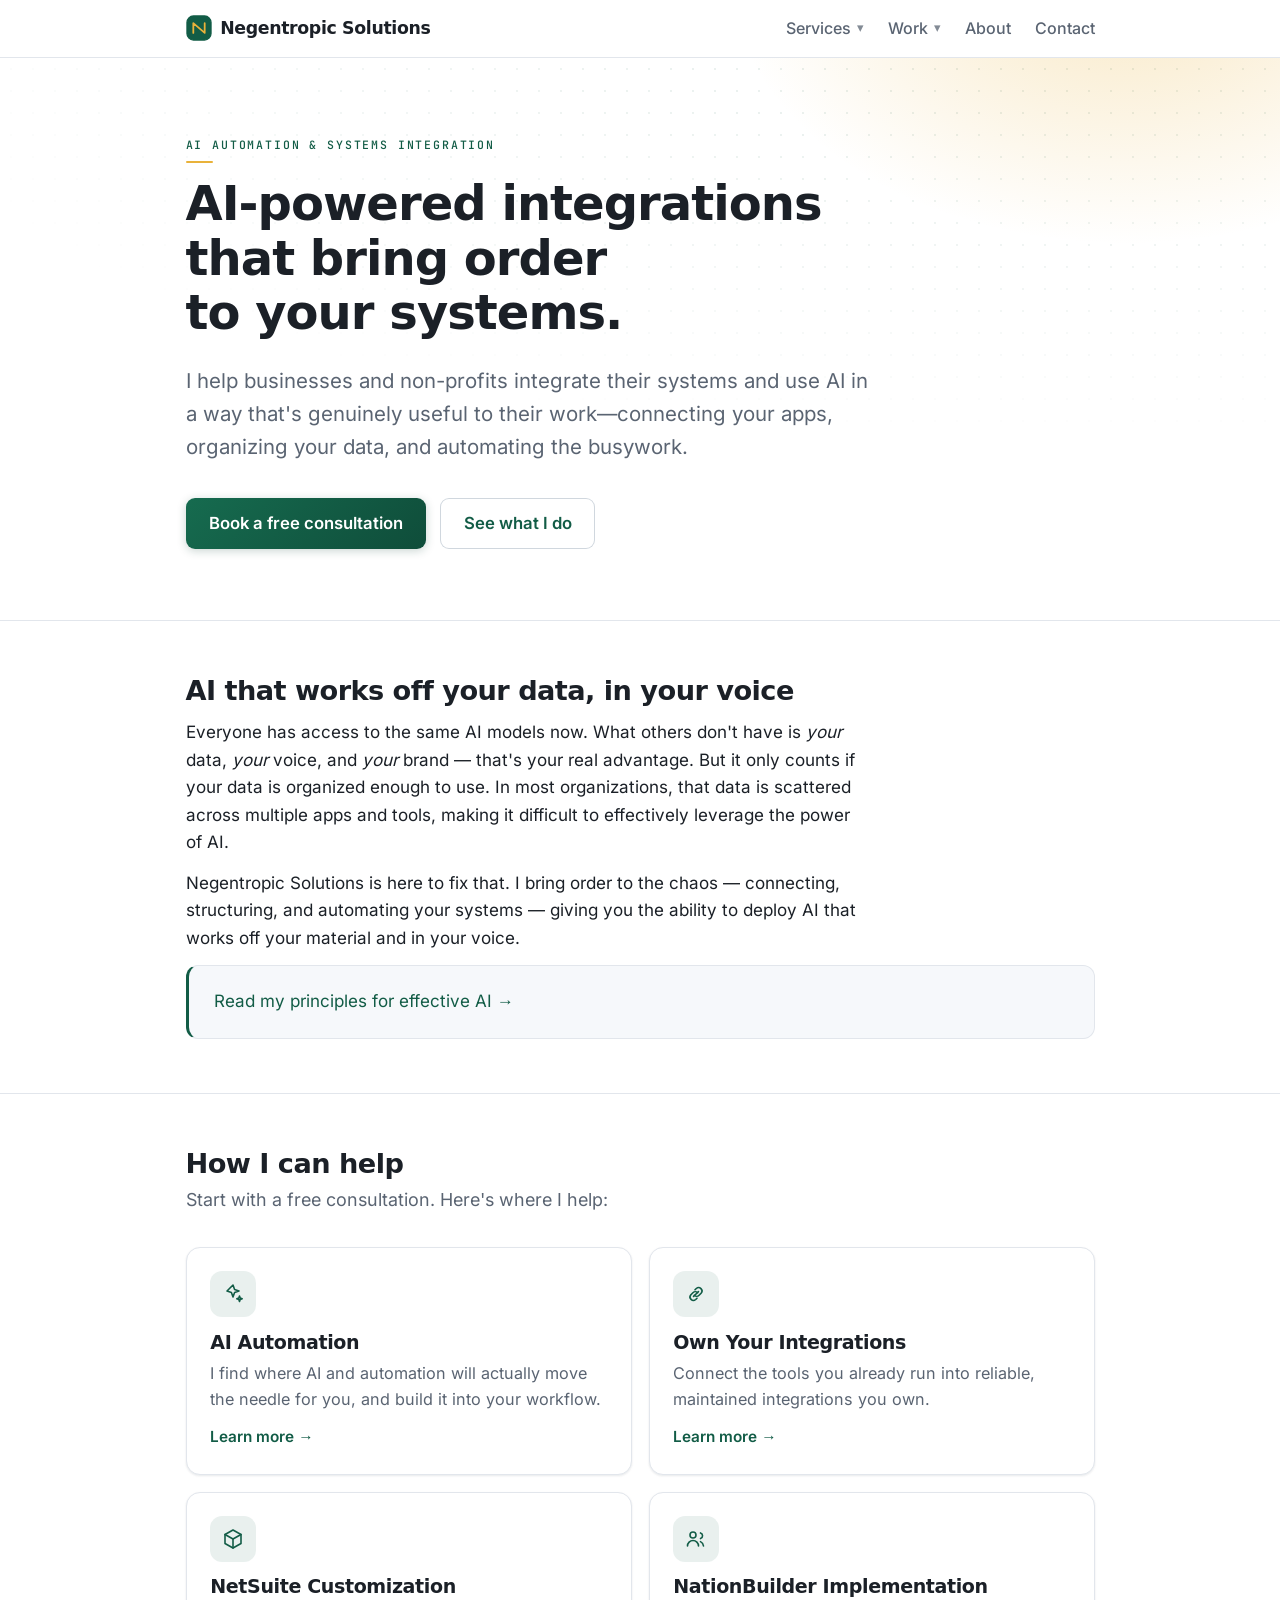
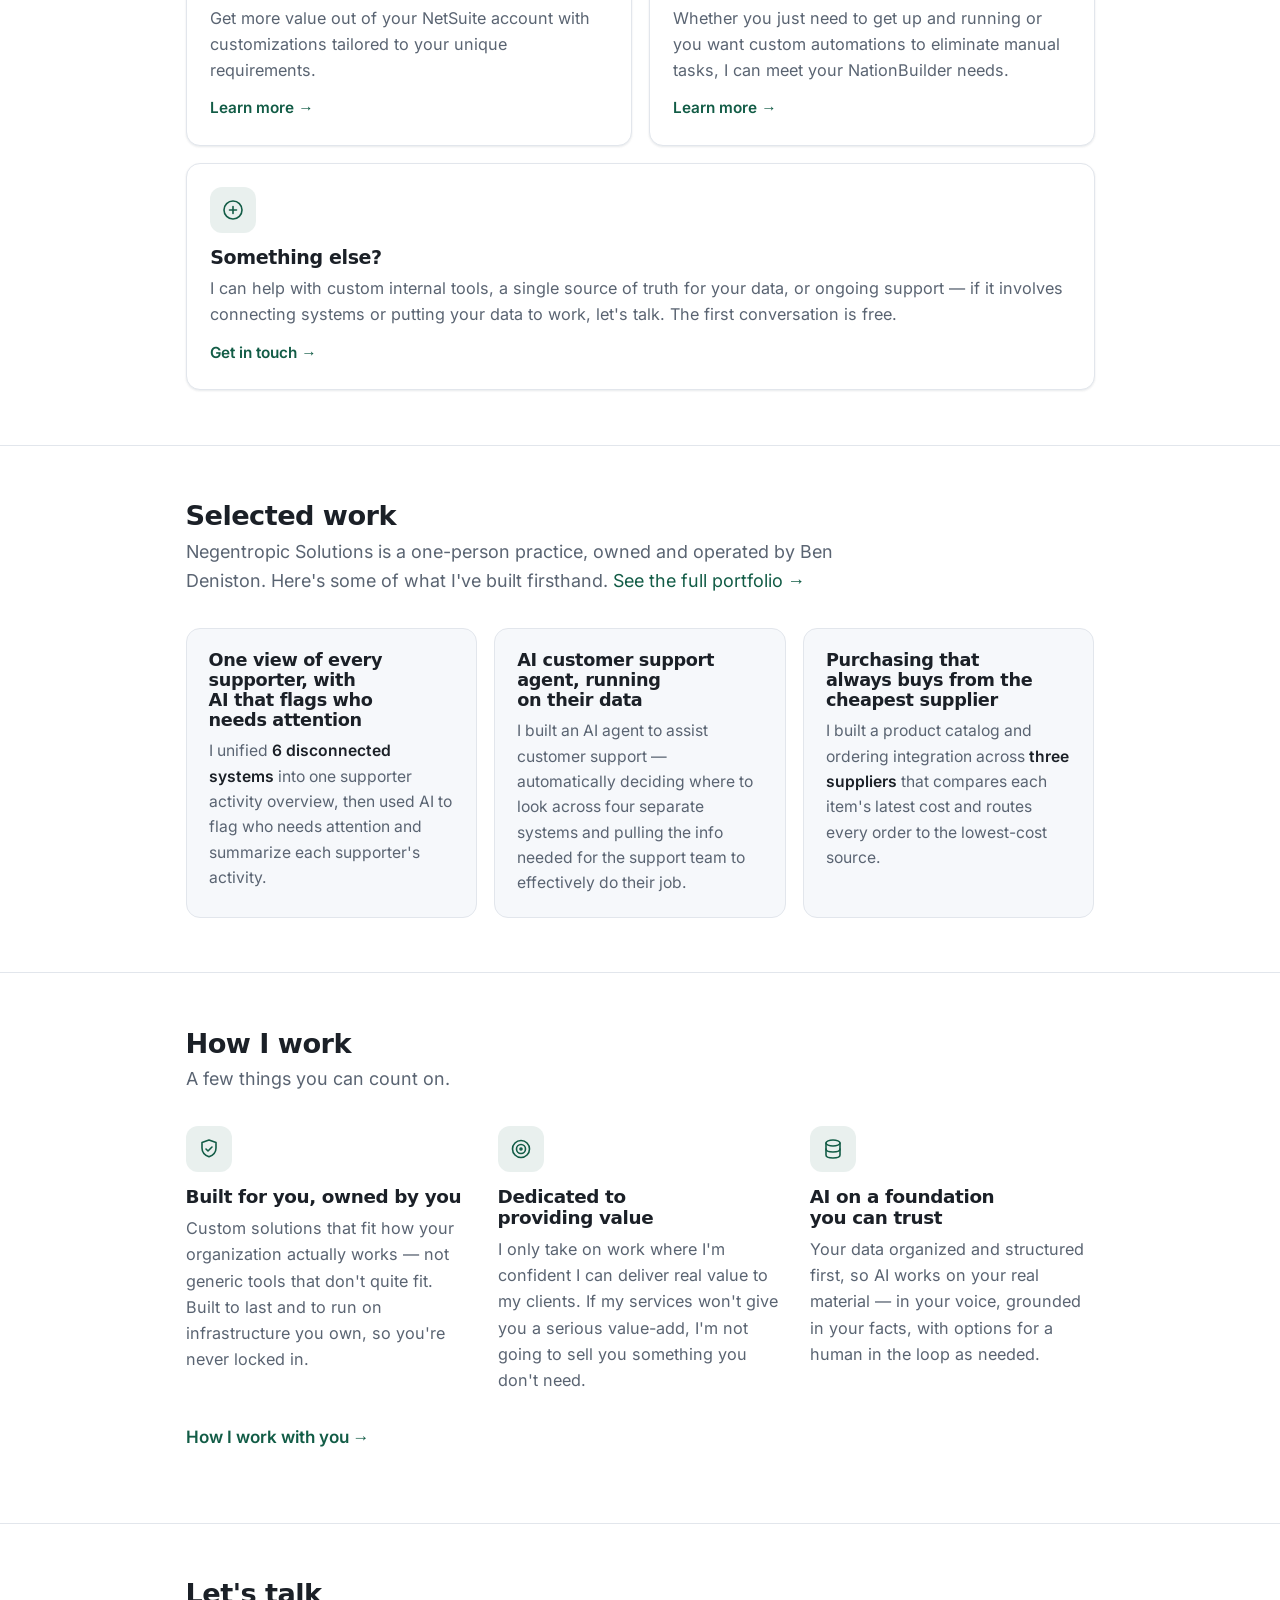
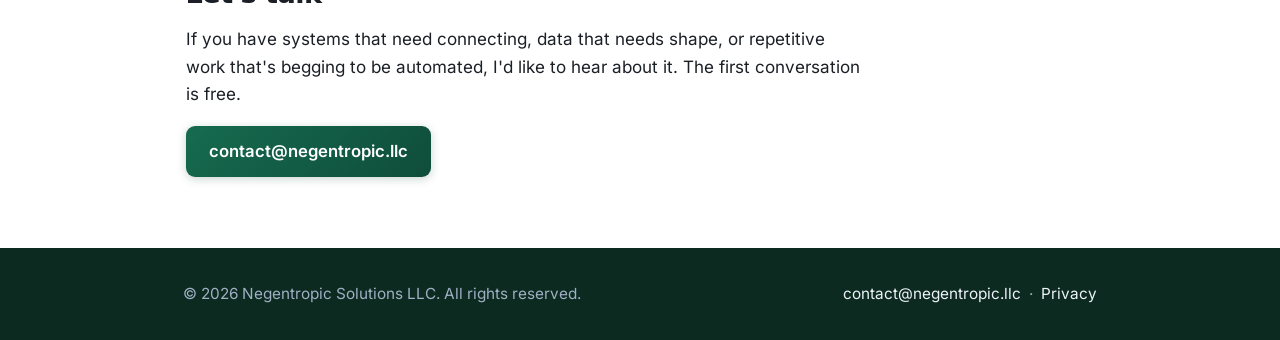
==== commit 50f5fb1e: "Reframe source-of-truth case study as a unified supporter activity overview Portfolio paragraph, hea" ====
--- a/index.html
+++ b/index.html
@@ -166,9 +166,9 @@
         what I've built firsthand. <a href="portfolio.html">See the full portfolio →</a></p>
       <div class="work">
         <a class="work-item" href="portfolio.html#source-of-truth">
-          <h3>A single source of truth let them use AI in their voice</h3>
-          <p>I unified <span class="metric">9 disconnected systems</span> into one organized source, then built
-            AI that drafts content in the organization's own voice and rooted in their own data.
+          <h3>One view of every supporter, with AI that flags who needs attention</h3>
+          <p>I unified <span class="metric">6 disconnected systems</span> into one supporter activity overview, then
+            used AI to flag who needs attention and summarize each supporter's activity.
           </p>
         </a>
         <a class="work-item" href="portfolio.html#support-agent">
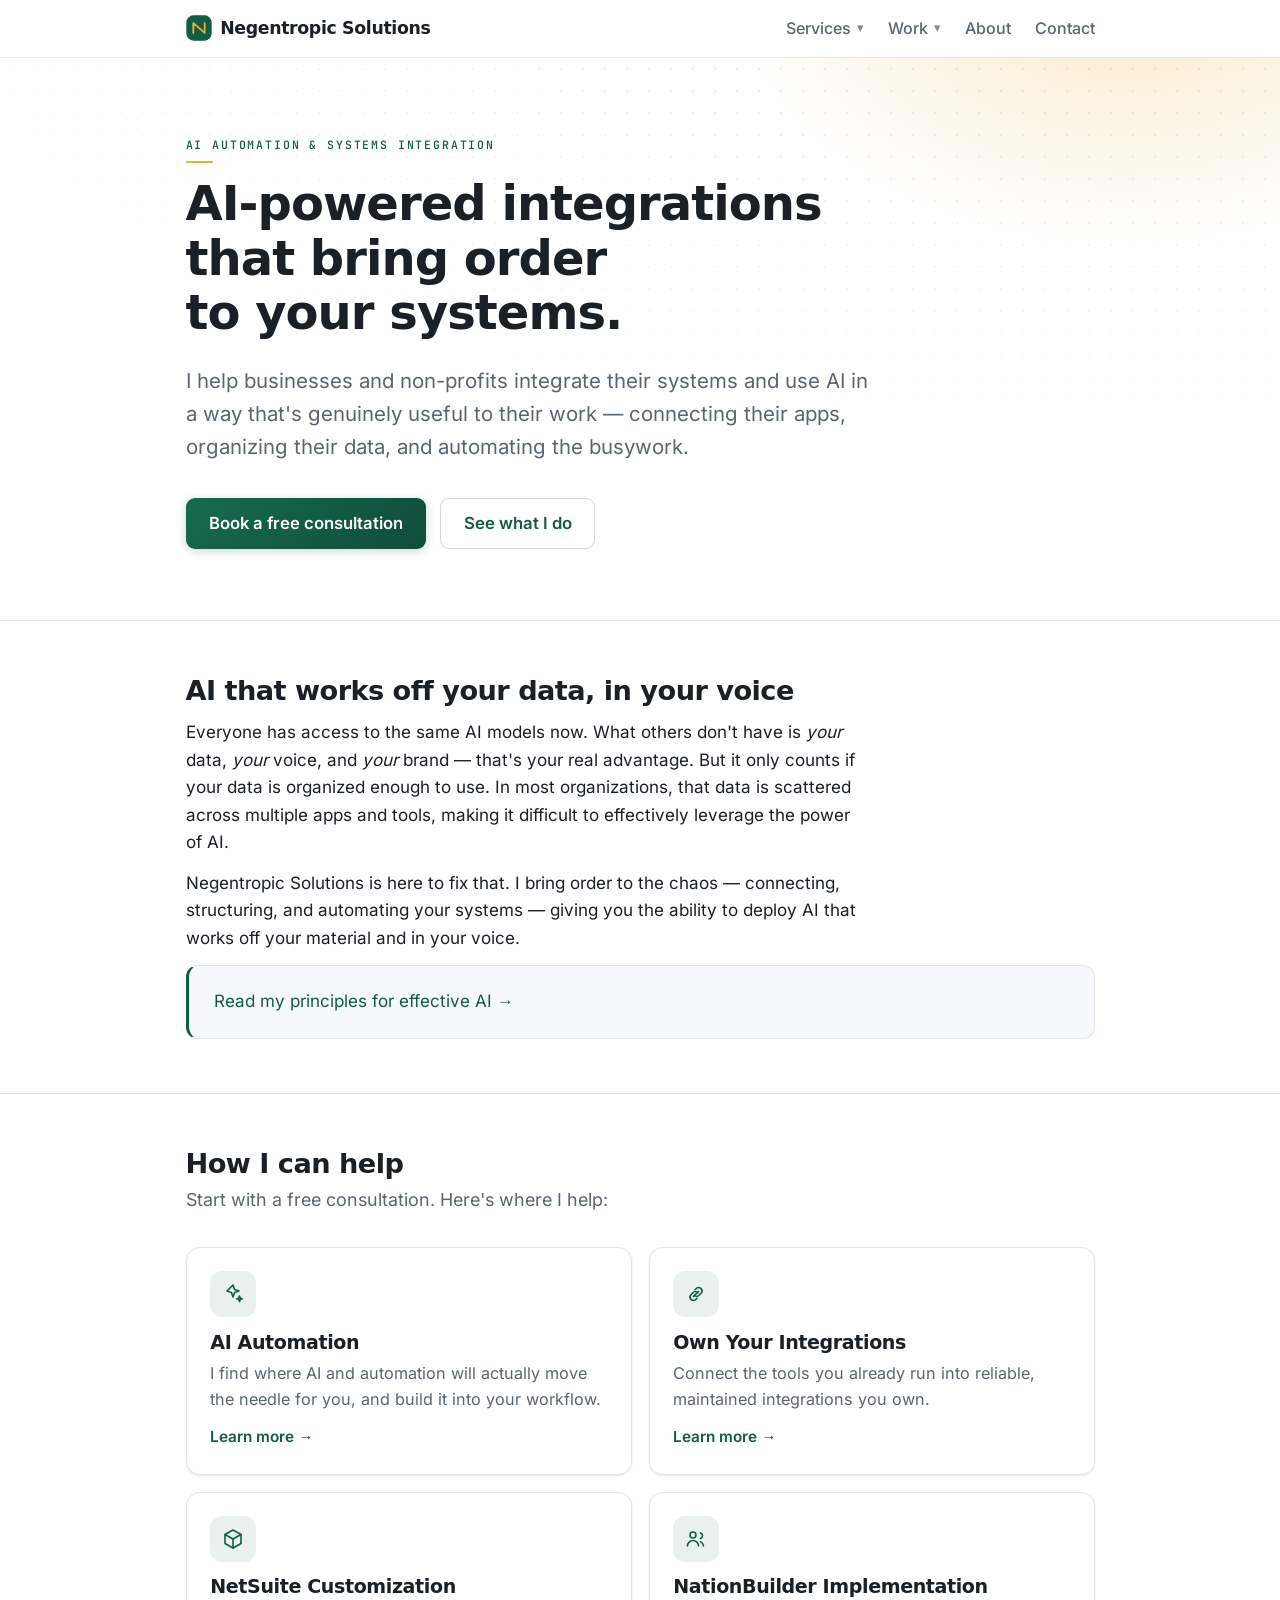
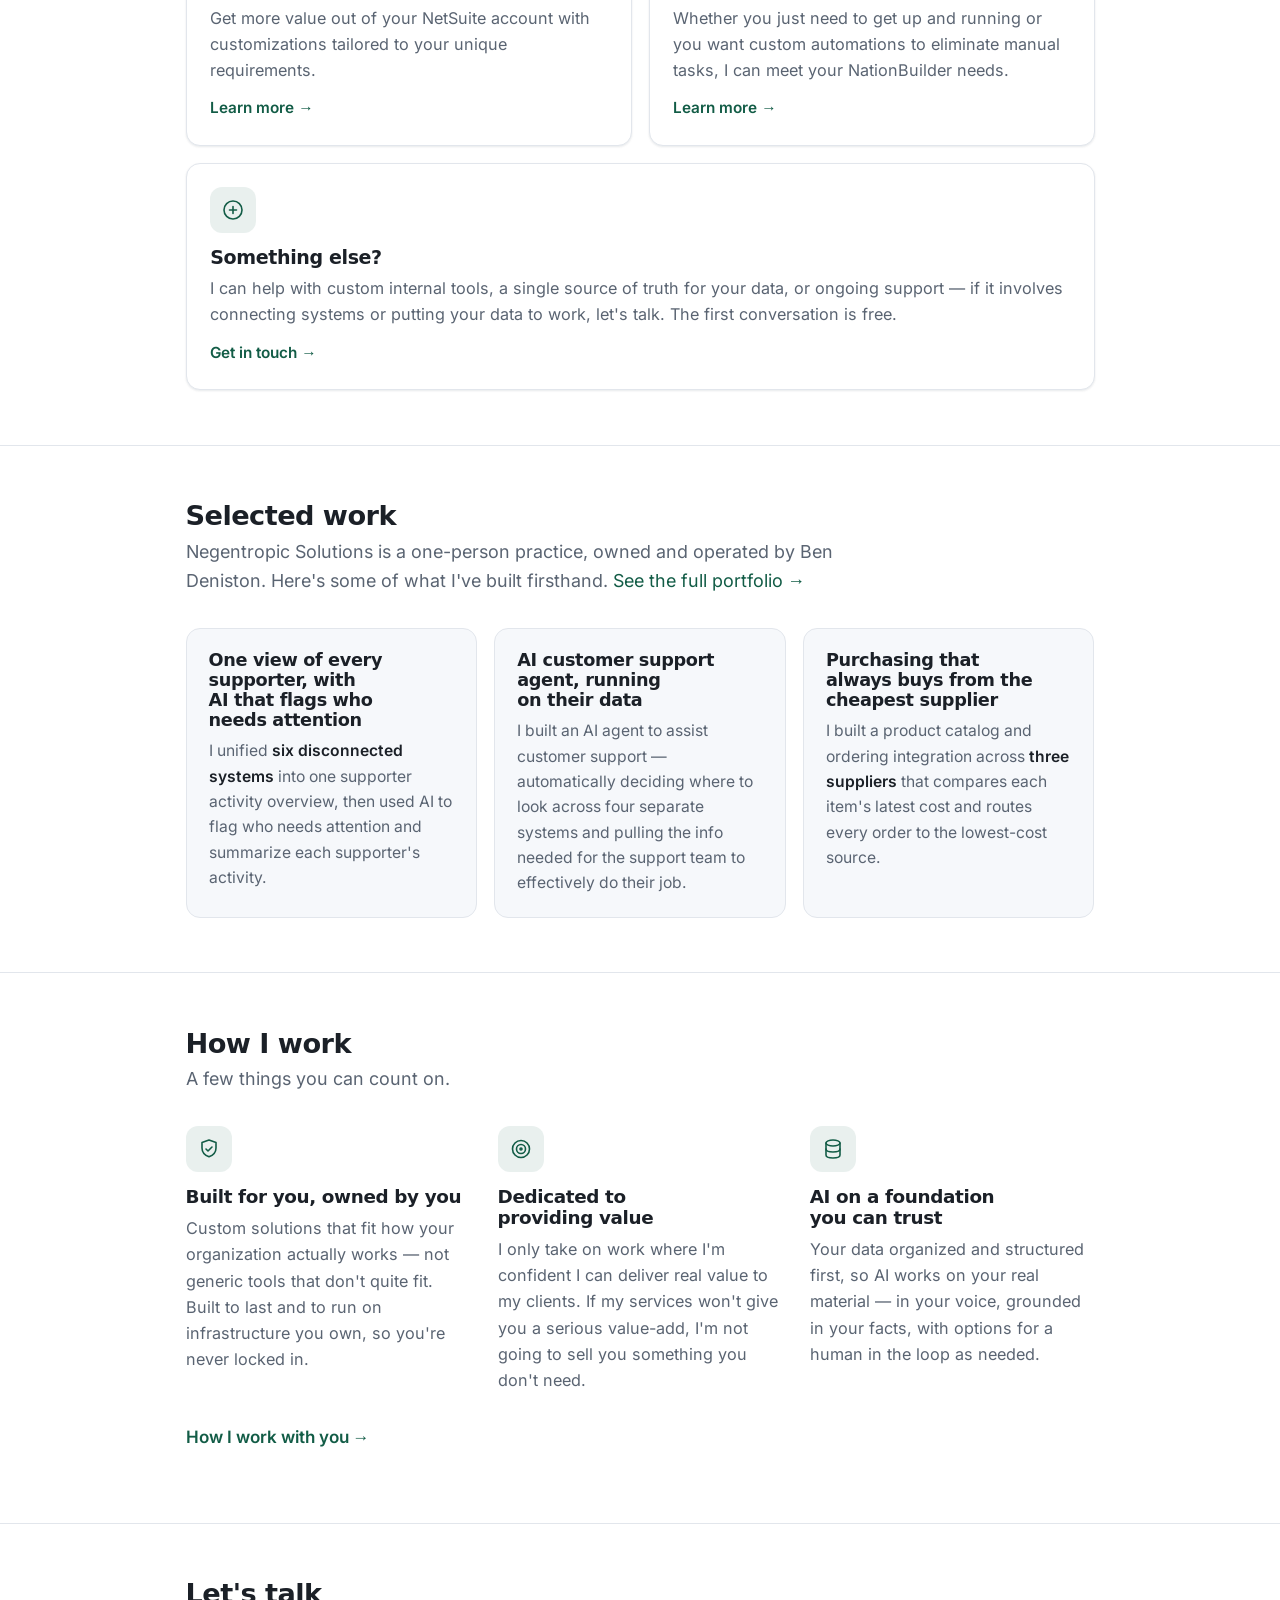
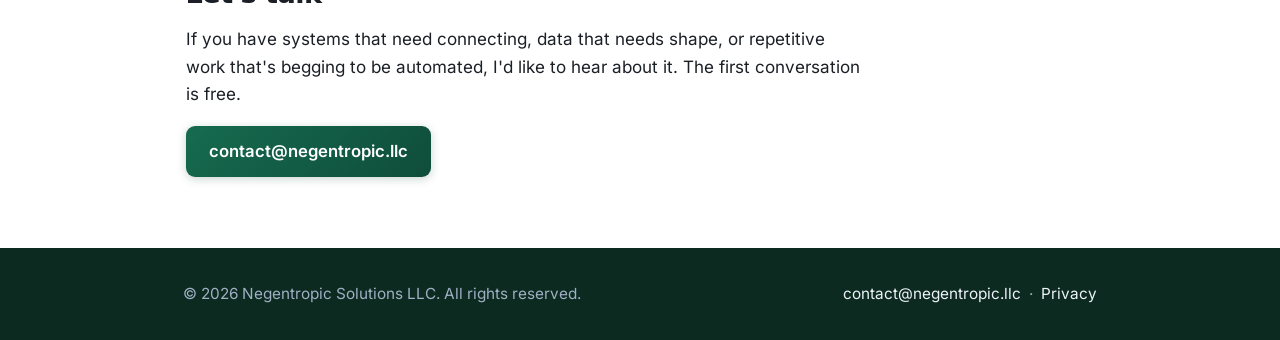
==== commit 397d8ce3: "Fix typos and grammar across site copy we/I and their/your consistency, missing commas, subject-verb" ====
--- a/index.html
+++ b/index.html
@@ -69,7 +69,7 @@
       <h1>AI-powered integrations that bring order to your systems.</h1>
       <p class="tagline">
         I help businesses and non-profits integrate their systems and use AI in a way that's genuinely useful to their
-        work—connecting your apps, organizing your data, and automating the busywork.
+        work — connecting their apps, organizing their data, and automating the busywork.
       </p>
       <p>
         <a class="btn" href="#contact">Book a free consultation</a>
@@ -167,7 +167,7 @@
       <div class="work">
         <a class="work-item" href="portfolio.html#source-of-truth">
           <h3>One view of every supporter, with AI that flags who needs attention</h3>
-          <p>I unified <span class="metric">6 disconnected systems</span> into one supporter activity overview, then
+          <p>I unified <span class="metric">six disconnected systems</span> into one supporter activity overview, then
             used AI to flag who needs attention and summarize each supporter's activity.
           </p>
         </a>
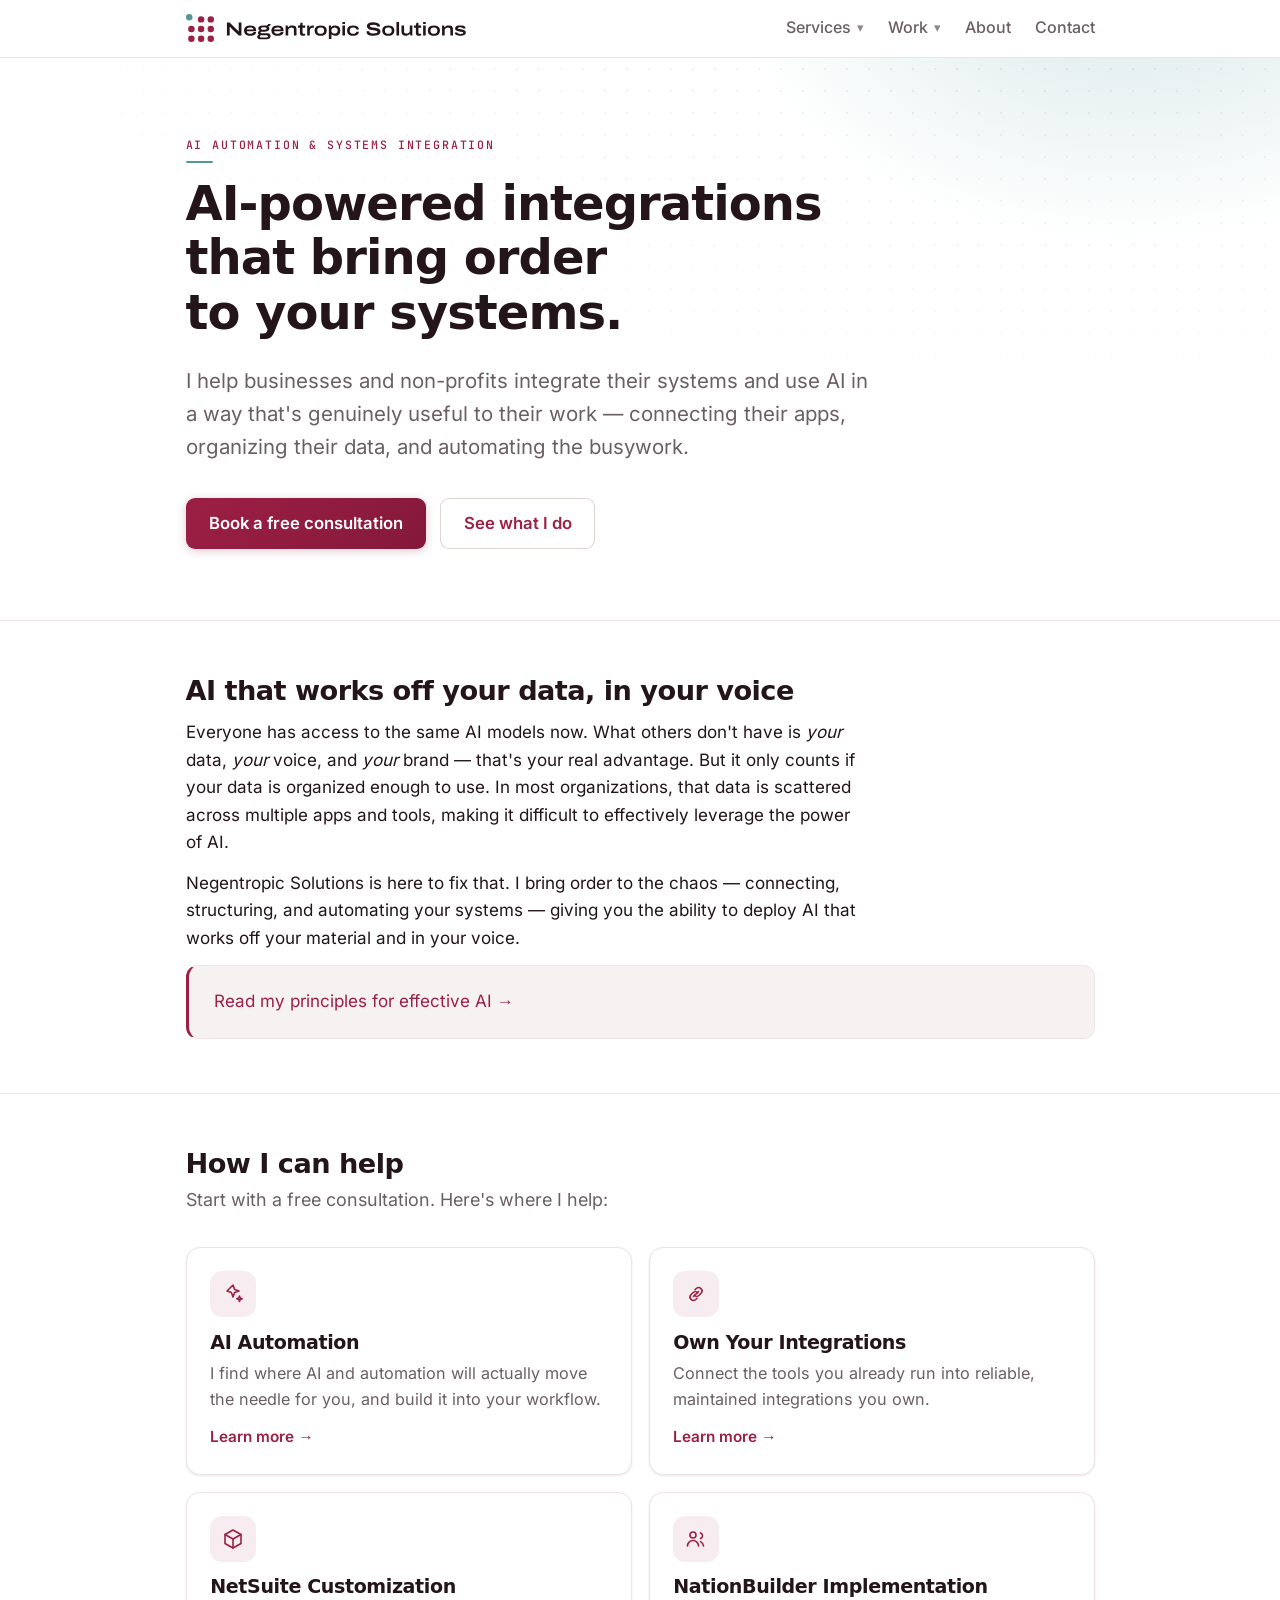
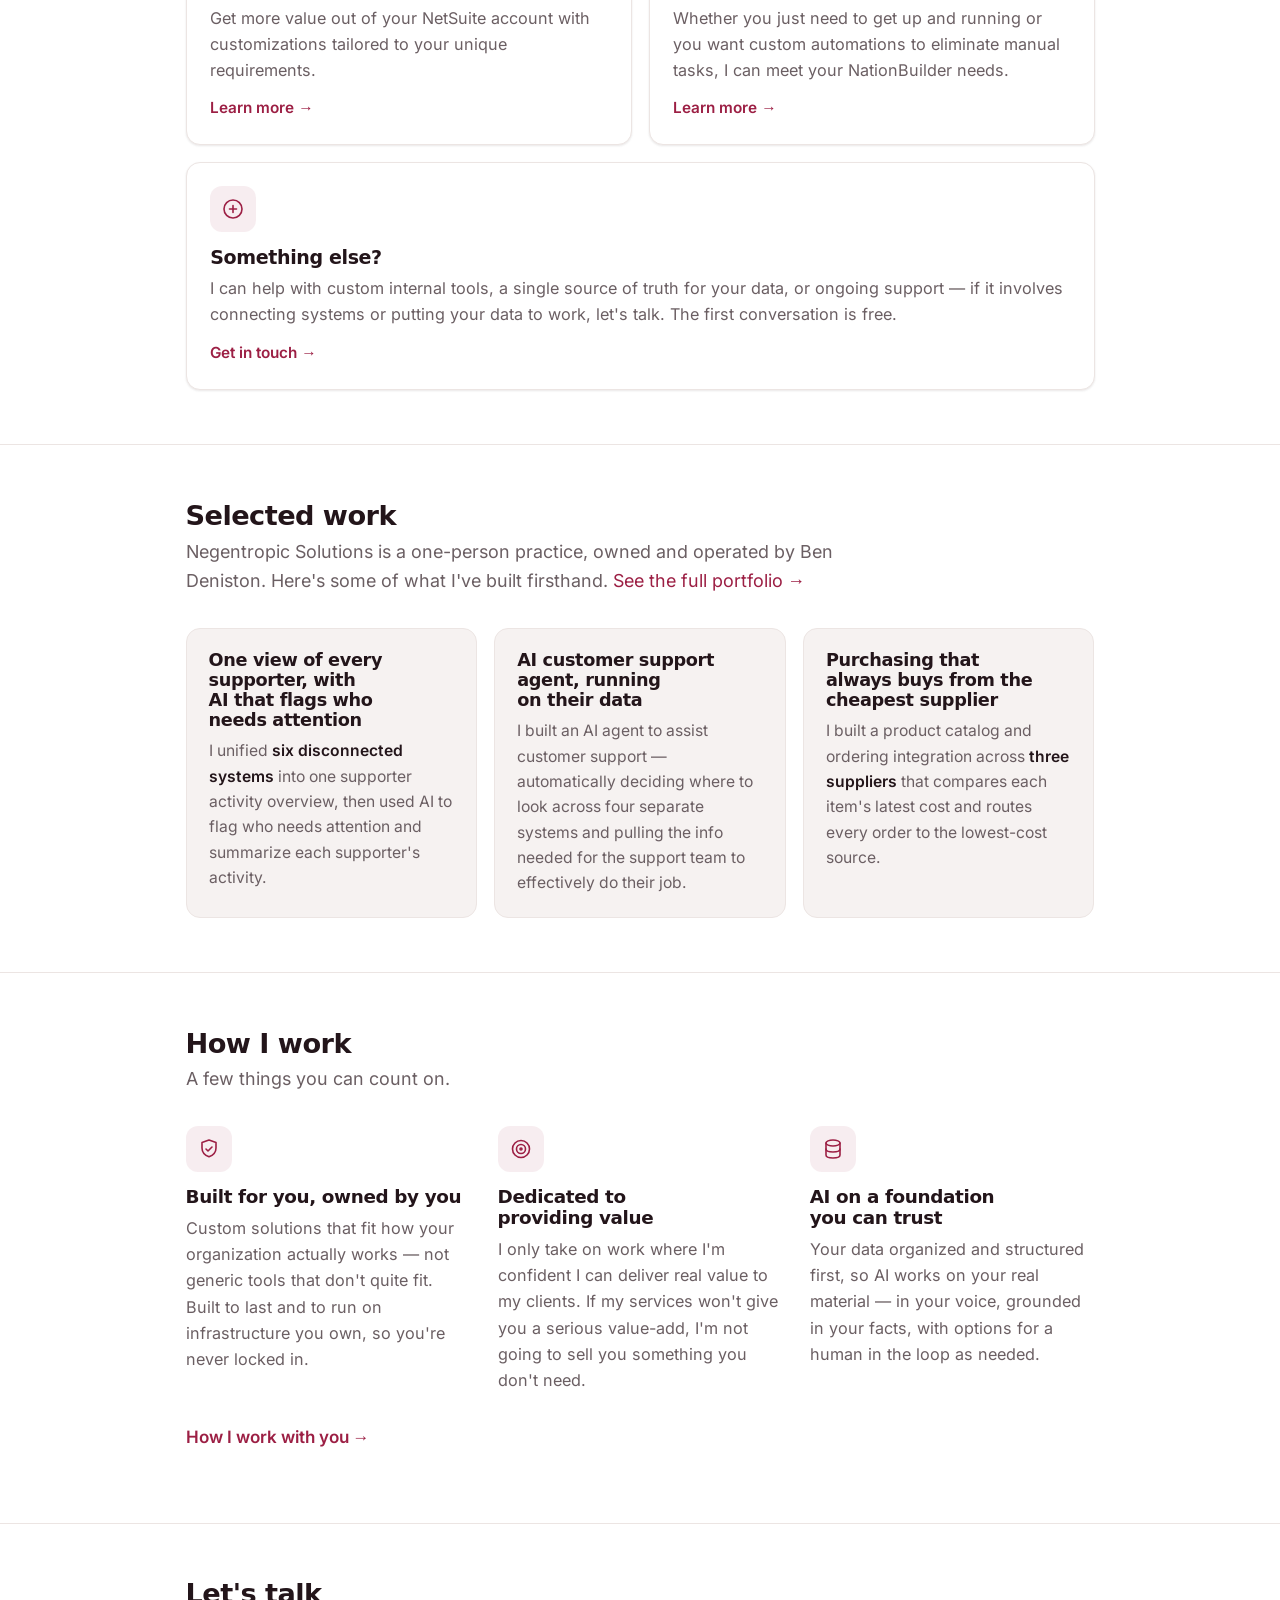
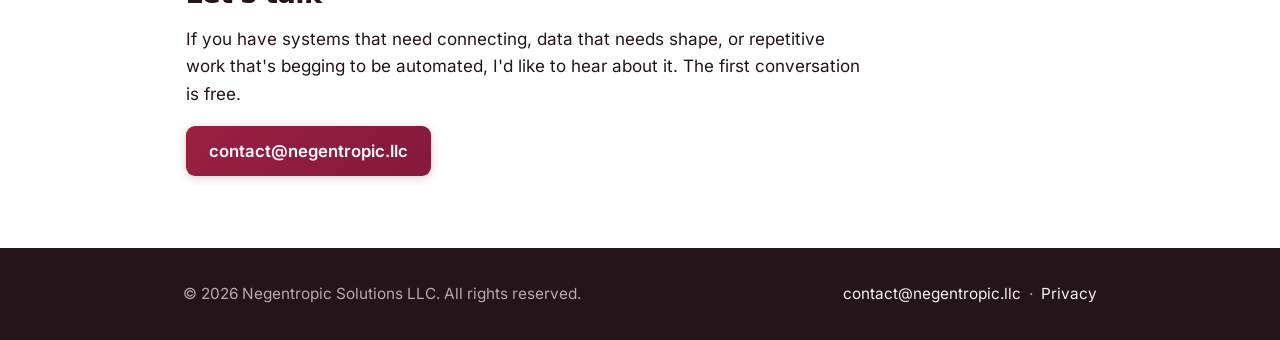
==== commit 4e136ccd: "Apply new brand: dot-mark logo and garnet/verdigris/ink palette Header uses the horizontal lockup (m" ====
--- a/index.html
+++ b/index.html
@@ -8,7 +8,9 @@
   <meta name="description"
     content="Negentropic Solutions LLC helps non-profits and businesses use AI in a way that's genuinely useful — built on their own data, voice, and brand. Custom AI-powered integrations and automation you own. NationBuilder & NetSuite specialist.">
   <link rel="canonical" href="https://negentropicsolutions.com/">
+  <link rel="icon" type="image/png" sizes="32x32" href="/favicon-32.png">
   <link rel="icon" type="image/svg+xml" href="/favicon.svg">
+  <link rel="apple-touch-icon" href="/apple-touch-icon.png">
   <meta property="og:type" content="website">
   <meta property="og:site_name" content="Negentropic Solutions">
   <meta property="og:url" content="https://negentropicsolutions.com/">
@@ -41,12 +43,7 @@
 
 <body>
   <nav class="top">
-    <div class="wrap"><a class="brand" href="/"><svg class="logomark" viewBox="0 0 32 32" fill="none"
-          aria-hidden="true">
-          <rect x="1.2" y="1.2" width="29.6" height="29.6" rx="8" stroke="currentColor" stroke-width="1.6" />
-          <path d="M9 22V10l14 12V10" stroke="currentColor" stroke-width="2.2" stroke-linecap="round"
-            stroke-linejoin="round" />
-        </svg>Negentropic Solutions</a>
+    <div class="wrap"><a class="brand" href="/"><picture><source media="(max-width:600px)" srcset="media/logo-mark.svg" width="30" height="30"><img src="media/logo-lockup.svg" alt="Negentropic Solutions" width="280" height="28"></picture></a>
       <div class="links">
         <div class="dropdown"><button type="button" class="dd-toggle" aria-haspopup="true"
             aria-expanded="false">Services <span class="caret">&#9662;</span></button>
--- a/styles.css
+++ b/styles.css
@@ -9,14 +9,16 @@
 @font-face { font-family:'JetBrains Mono'; font-style:normal; font-weight:500; font-display:swap; src:url('fonts/jetbrains-mono-latin-500-normal.woff2') format('woff2'); }
 
 /* ---------- tokens ---------- */
+/* Brand palette (logo kit): Garnet #9C1F44, Verdigris #4F9A94, Ink #23151A, Ground #F6F2F1.
+   Verdigris is only 3.3:1 on white, so it's for accents and never for text. */
 :root {
-  --text:#1b2027; --muted:#5a6472; --accent:#125C46; --accent-2:#0F4D3A; --accent-strong:#0C3F30;
-  --accent-soft:rgba(18,92,70,0.09); --dot:rgba(18,92,70,0.16);
-  --gold:#E9B23A; --gold-soft:rgba(233,178,58,0.12);
-  --rule:#e2e6ec; --rule-strong:#d0d7de; --bg:#ffffff; --bg-alt:#f6f8fb; --card:#ffffff;
-  --footer-bg:#0C2A20; --footer-text:#9fb0c4; --footer-head:#eef3f9;
-  --shadow-sm:0 1px 2px rgba(16,32,56,.05), 0 1px 3px rgba(16,32,56,.05);
-  --shadow-md:0 6px 22px rgba(16,32,56,.09);
+  --text:#23151A; --muted:#6B5F63; --accent:#9C1F44; --accent-2:#84193A; --accent-strong:#6E1430;
+  --accent-soft:rgba(156,31,68,0.08); --dot:rgba(156,31,68,0.13);
+  --verdigris:#4F9A94; --verdigris-soft:rgba(79,154,148,0.12);
+  --rule:#ECE5E3; --rule-strong:#DDD3D0; --bg:#ffffff; --bg-alt:#F6F2F1; --card:#ffffff;
+  --footer-bg:#23151A; --footer-text:#B9AAAF; --footer-head:#F6F2F1;
+  --shadow-sm:0 1px 2px rgba(35,21,26,.05), 0 1px 3px rgba(35,21,26,.05);
+  --shadow-md:0 6px 22px rgba(35,21,26,.09);
   --f-display:'Sora',system-ui,-apple-system,'Segoe UI',sans-serif;
   --f-body:'Inter',-apple-system,BlinkMacSystemFont,'Segoe UI',Roboto,Helvetica,Arial,sans-serif;
   --f-mono:'JetBrains Mono',ui-monospace,'SF Mono','Consolas',monospace;
@@ -36,11 +38,10 @@
 /* ---------- nav ---------- */
 nav.top { border-bottom:1px solid var(--rule); position:sticky; top:0; background:rgba(255,255,255,0.88); backdrop-filter:saturate(180%) blur(10px); z-index:40; }
 nav.top .wrap { display:flex; align-items:center; justify-content:space-between; padding-top:0.85em; padding-bottom:0.85em; }
-nav.top .brand { display:inline-flex; align-items:center; gap:0.5em; font-family:var(--f-display); font-weight:700; font-size:1.02em; color:var(--text); letter-spacing:-0.02em; }
-nav.top .brand:hover { text-decoration:none; }
-.logomark { width:26px; height:26px; flex:none; color:var(--accent); }
-.logomark rect { fill:var(--accent); stroke:var(--accent); }
-.logomark path { stroke:var(--gold); }
+nav.top .brand { display:inline-flex; align-items:center; flex:none; }
+nav.top .brand img { display:block; height:28px; width:auto; }
+/* the full lockup doesn't fit beside the links on a phone, so the mark stands alone (picture/source in the HTML) */
+@media (max-width:600px) { nav.top .brand img { height:30px; } }
 nav.top .links { display:flex; align-items:center; gap:1.5em; font-size:0.94em; flex-wrap:wrap; }
 nav.top .links a { color:var(--muted); font-weight:500; }
 nav.top .links a:hover { color:var(--accent); text-decoration:none; }
@@ -63,18 +64,18 @@
 /* ---------- hero ---------- */
 header.hero { position:relative; overflow:hidden; padding:4.6em 0 3.2em; border-bottom:1px solid var(--rule); }
 header.hero::before { content:""; position:absolute; inset:0; z-index:0; background-image:radial-gradient(var(--dot) 1px, transparent 1.6px); background-size:22px 22px; -webkit-mask-image:radial-gradient(130% 105% at 82% -5%, #000 0%, rgba(0,0,0,.5) 42%, transparent 72%); mask-image:radial-gradient(130% 105% at 82% -5%, #000 0%, rgba(0,0,0,.5) 42%, transparent 72%); opacity:.7; }
-header.hero::after { content:""; position:absolute; inset:0; z-index:0; background:radial-gradient(52% 82% at 88% -16%, rgba(233,178,58,0.30), transparent 60%); }
+header.hero::after { content:""; position:absolute; inset:0; z-index:0; background:radial-gradient(52% 82% at 88% -16%, rgba(79,154,148,0.22), transparent 60%); }
 header.hero .wrap { position:relative; z-index:1; }
 .eyebrow { font-family:var(--f-mono); text-transform:uppercase; letter-spacing:0.16em; font-size:0.72rem; font-weight:500; color:var(--accent); margin:0 0 1.1em; }
-.eyebrow::after { content:""; display:block; width:2.4em; height:2px; margin-top:0.55em; border-radius:2px; background:var(--gold); }
+.eyebrow::after { content:""; display:block; width:2.4em; height:2px; margin-top:0.55em; border-radius:2px; background:var(--verdigris); }
 header.hero h1 { font-size:clamp(2.1rem,4.6vw,3rem); margin:0 0 0.5em; max-width:15em; }
 header.hero p.tagline { font-size:1.2em; color:var(--muted); margin:0 0 1.7em; max-width:34em; }
 
 /* ---------- buttons ---------- */
-.btn { display:inline-block; background:linear-gradient(135deg,#166b4f,var(--accent-2)); color:#fff; font-weight:600; padding:0.72em 1.4em; border-radius:9px; font-size:0.98em; box-shadow:0 2px 10px rgba(12,63,48,.22); transition:transform .15s ease, box-shadow .15s ease, filter .15s ease; }
-.btn:hover { text-decoration:none; transform:translateY(-1px); box-shadow:0 6px 18px rgba(233,178,58,.34); filter:saturate(1.03); }
+.btn { display:inline-block; background:linear-gradient(135deg,var(--accent),var(--accent-2)); color:#fff; font-weight:600; padding:0.72em 1.4em; border-radius:9px; font-size:0.98em; box-shadow:0 2px 10px rgba(110,20,48,.22); transition:transform .15s ease, box-shadow .15s ease, filter .15s ease; }
+.btn:hover { text-decoration:none; transform:translateY(-1px); box-shadow:0 6px 18px rgba(79,154,148,.34); filter:saturate(1.03); }
 .btn.ghost { background:none; color:var(--accent); box-shadow:inset 0 0 0 1px var(--rule-strong); margin-left:0.55em; }
-.btn.ghost:hover { background:var(--gold-soft); box-shadow:inset 0 0 0 1px var(--gold); transform:translateY(-1px); }
+.btn.ghost:hover { background:var(--verdigris-soft); box-shadow:inset 0 0 0 1px var(--verdigris); transform:translateY(-1px); }
 
 /* ---------- sections ---------- */
 section { padding:3.2em 0; border-bottom:1px solid var(--rule); }
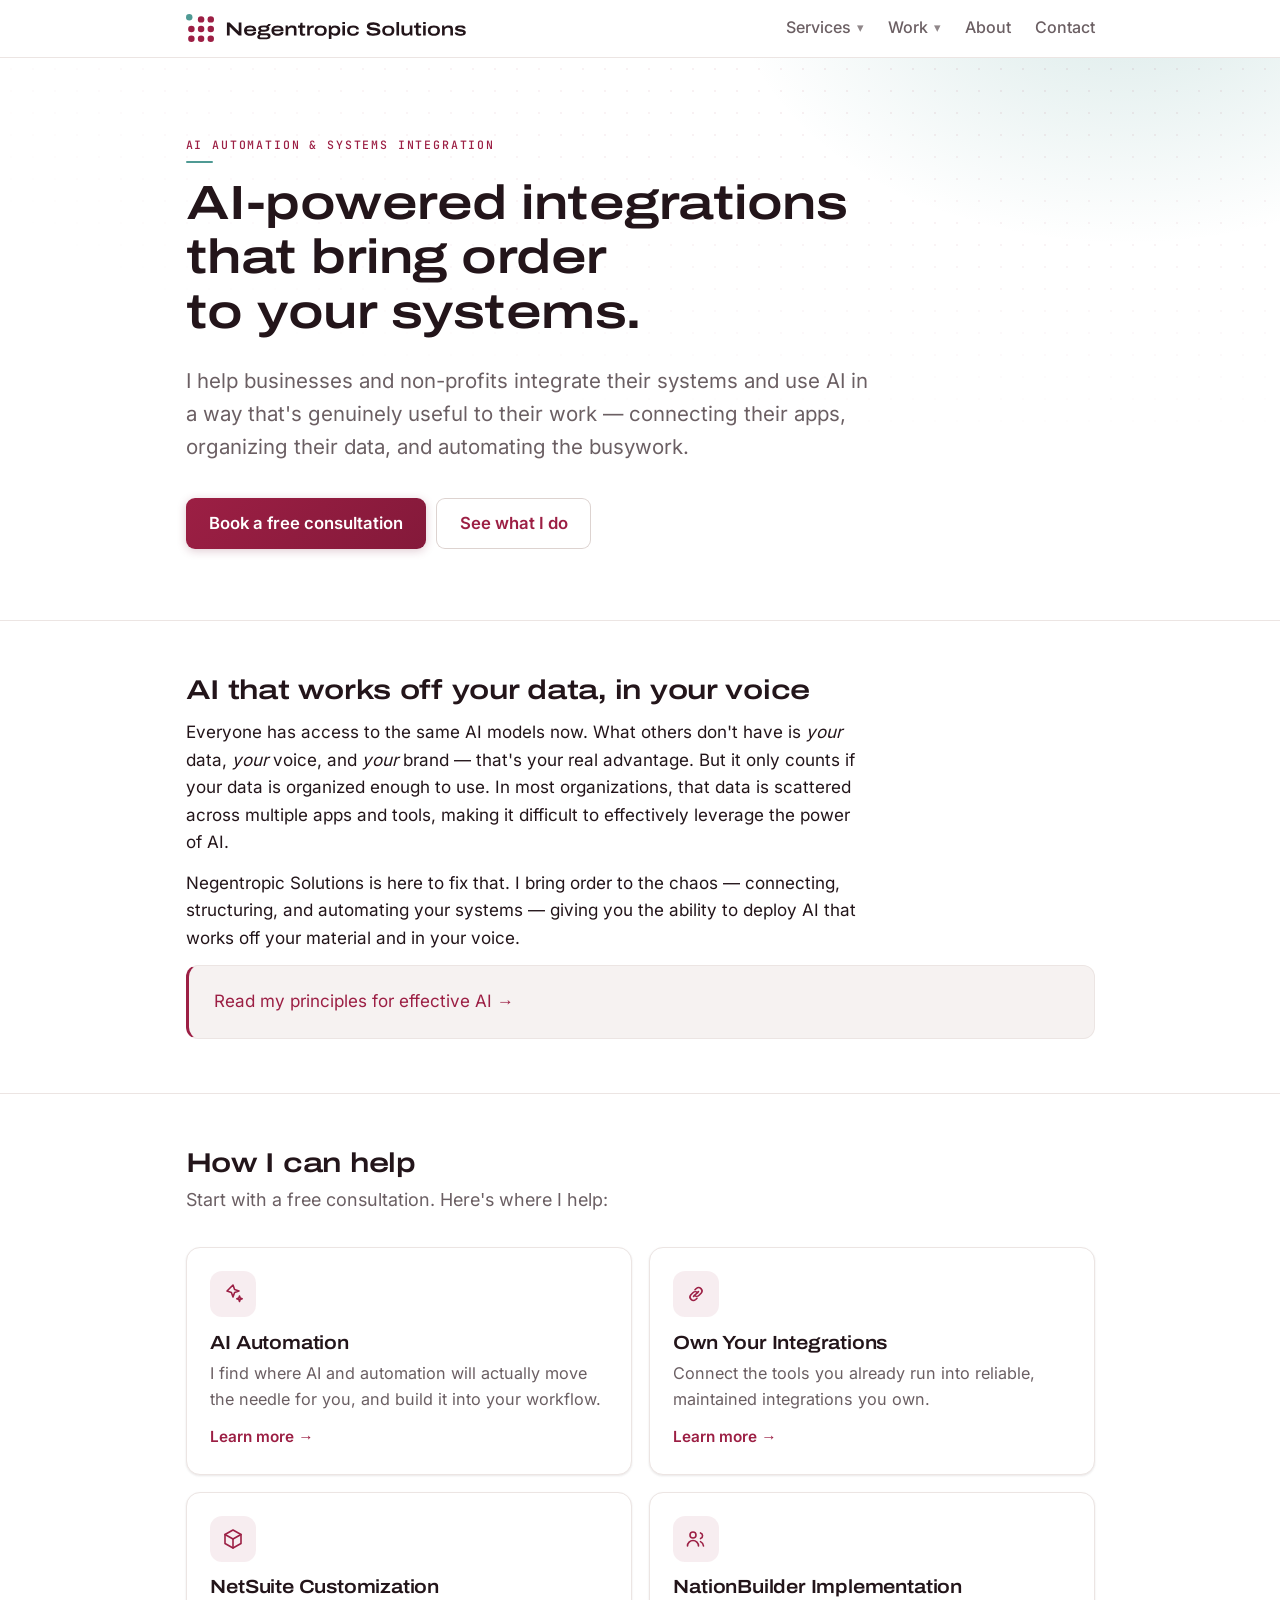
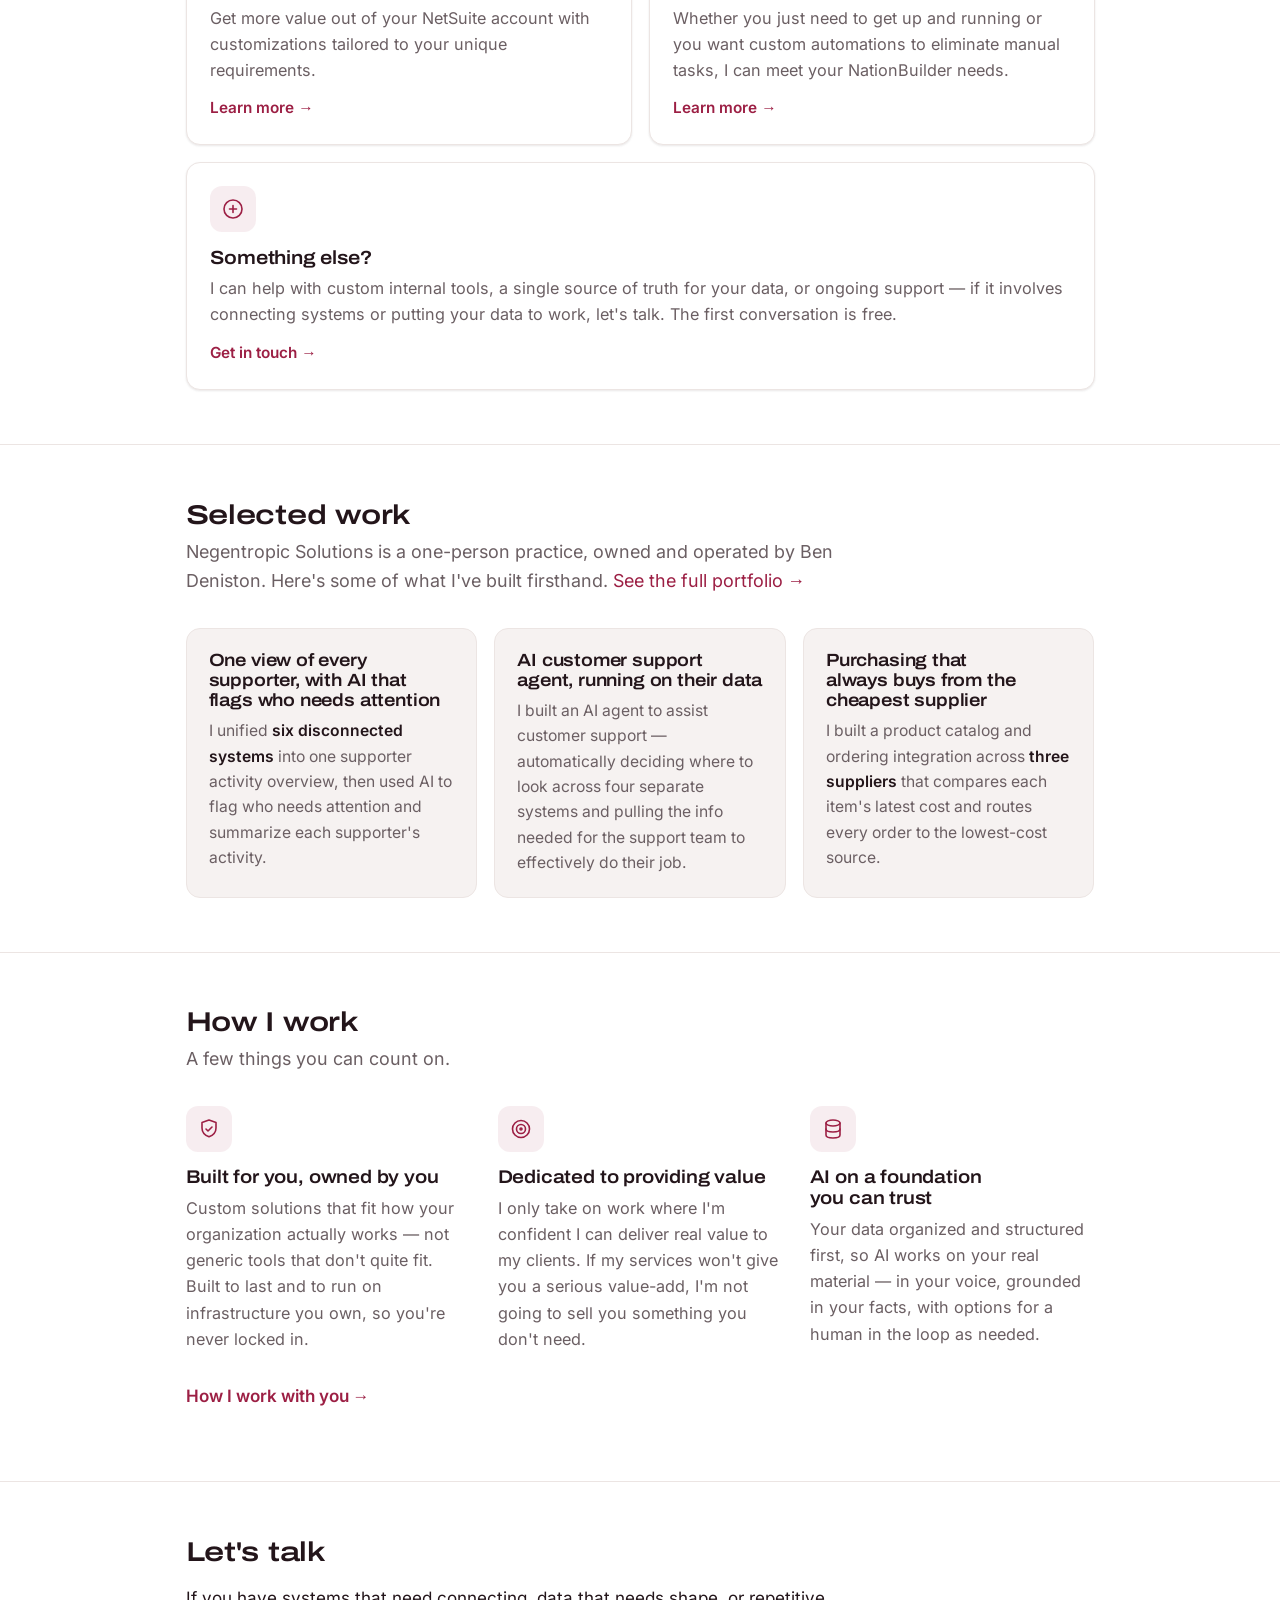
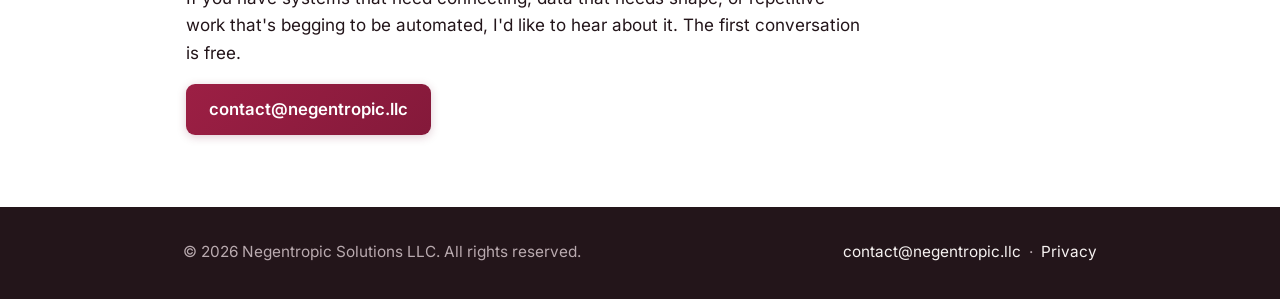
==== commit e26d3c9e: "Headings to Archivo Expanded; link preview image; phone button layout; sitemap dates Headings use se" ====
--- a/index.html
+++ b/index.html
@@ -17,7 +17,11 @@
   <meta property="og:title" content="Negentropic Solutions — AI-powered integrations & automation">
   <meta property="og:description"
     content="Negentropic Solutions LLC helps non-profits and businesses use AI in a way that's genuinely useful — built on their own data, voice, and brand. Custom AI-powered integrations and automation you own. NationBuilder & NetSuite specialist.">
-  <meta name="twitter:card" content="summary">
+  <meta property="og:image" content="https://negentropicsolutions.com/media/og-image.png">
+  <meta property="og:image:width" content="1920">
+  <meta property="og:image:height" content="1080">
+  <meta property="og:image:alt" content="Negentropic Solutions logo">
+  <meta name="twitter:card" content="summary_large_image">
   <meta name="twitter:title" content="Negentropic Solutions — AI-powered integrations & automation">
   <meta name="twitter:description"
     content="AI-powered integrations and automation for non-profits and businesses — built on your own data, voice, and brand. NationBuilder & NetSuite specialist.">
@@ -68,7 +72,7 @@
         I help businesses and non-profits integrate their systems and use AI in a way that's genuinely useful to their
         work — connecting their apps, organizing their data, and automating the busywork.
       </p>
-      <p>
+      <p class="actions">
         <a class="btn" href="#contact">Book a free consultation</a>
         <a class="btn ghost" href="#services">See what I do</a>
       </p>
--- a/styles.css
+++ b/styles.css
@@ -1,8 +1,8 @@
 /* Negentropic Solutions — shared stylesheet. Edit here; all pages inherit. */
 
 /* ---------- fonts (self-hosted, no CDN) ---------- */
-@font-face { font-family:'Sora'; font-style:normal; font-weight:600; font-display:swap; src:url('fonts/sora-latin-600-normal.woff2') format('woff2'); }
-@font-face { font-family:'Sora'; font-style:normal; font-weight:700; font-display:swap; src:url('fonts/sora-latin-700-normal.woff2') format('woff2'); }
+/* Archivo variable (weight + width axes); headings use the expanded width to match the logo's wordmark */
+@font-face { font-family:'Archivo'; font-style:normal; font-weight:100 900; font-stretch:62% 125%; font-display:swap; src:url('fonts/archivo-latin-wdth-normal.woff2') format('woff2'); }
 @font-face { font-family:'Inter'; font-style:normal; font-weight:400; font-display:swap; src:url('fonts/inter-latin-400-normal.woff2') format('woff2'); }
 @font-face { font-family:'Inter'; font-style:normal; font-weight:500; font-display:swap; src:url('fonts/inter-latin-500-normal.woff2') format('woff2'); }
 @font-face { font-family:'Inter'; font-style:normal; font-weight:600; font-display:swap; src:url('fonts/inter-latin-600-normal.woff2') format('woff2'); }
@@ -19,7 +19,7 @@
   --footer-bg:#23151A; --footer-text:#B9AAAF; --footer-head:#F6F2F1;
   --shadow-sm:0 1px 2px rgba(35,21,26,.05), 0 1px 3px rgba(35,21,26,.05);
   --shadow-md:0 6px 22px rgba(35,21,26,.09);
-  --f-display:'Sora',system-ui,-apple-system,'Segoe UI',sans-serif;
+  --f-display:'Archivo',system-ui,-apple-system,'Segoe UI',sans-serif;
   --f-body:'Inter',-apple-system,BlinkMacSystemFont,'Segoe UI',Roboto,Helvetica,Arial,sans-serif;
   --f-mono:'JetBrains Mono',ui-monospace,'SF Mono','Consolas',monospace;
   --maxw:960px; --readw:680px;
@@ -32,7 +32,9 @@
 body { font-family:var(--f-body); color:var(--text); background:var(--bg); line-height:1.62; font-size:17px; -webkit-font-smoothing:antialiased; text-rendering:optimizeLegibility; }
 a { color:var(--accent); text-decoration:none; }
 a:hover { text-decoration:underline; }
-h1,h2,h3,h4 { font-family:var(--f-display); font-weight:700; letter-spacing:-0.02em; line-height:1.14; text-wrap:balance; }
+h1,h2,h3,h4 { font-family:var(--f-display); font-weight:600; font-stretch:125%; letter-spacing:-0.01em; line-height:1.14; text-wrap:balance; }
+/* full expanded width wraps small card titles in narrow columns onto 4+ lines */
+h3,h4 { font-stretch:112%; }
 .wrap { max-width:var(--maxw); margin:0 auto; padding:0 1.5em; }
 
 /* ---------- nav ---------- */
@@ -74,7 +76,8 @@
 /* ---------- buttons ---------- */
 .btn { display:inline-block; background:linear-gradient(135deg,var(--accent),var(--accent-2)); color:#fff; font-weight:600; padding:0.72em 1.4em; border-radius:9px; font-size:0.98em; box-shadow:0 2px 10px rgba(110,20,48,.22); transition:transform .15s ease, box-shadow .15s ease, filter .15s ease; }
 .btn:hover { text-decoration:none; transform:translateY(-1px); box-shadow:0 6px 18px rgba(79,154,148,.34); filter:saturate(1.03); }
-.btn.ghost { background:none; color:var(--accent); box-shadow:inset 0 0 0 1px var(--rule-strong); margin-left:0.55em; }
+.btn.ghost { background:none; color:var(--accent); box-shadow:inset 0 0 0 1px var(--rule-strong); }
+.actions { display:flex; flex-wrap:wrap; gap:0.6em; }
 .btn.ghost:hover { background:var(--verdigris-soft); box-shadow:inset 0 0 0 1px var(--verdigris); transform:translateY(-1px); }
 
 /* ---------- sections ---------- */
